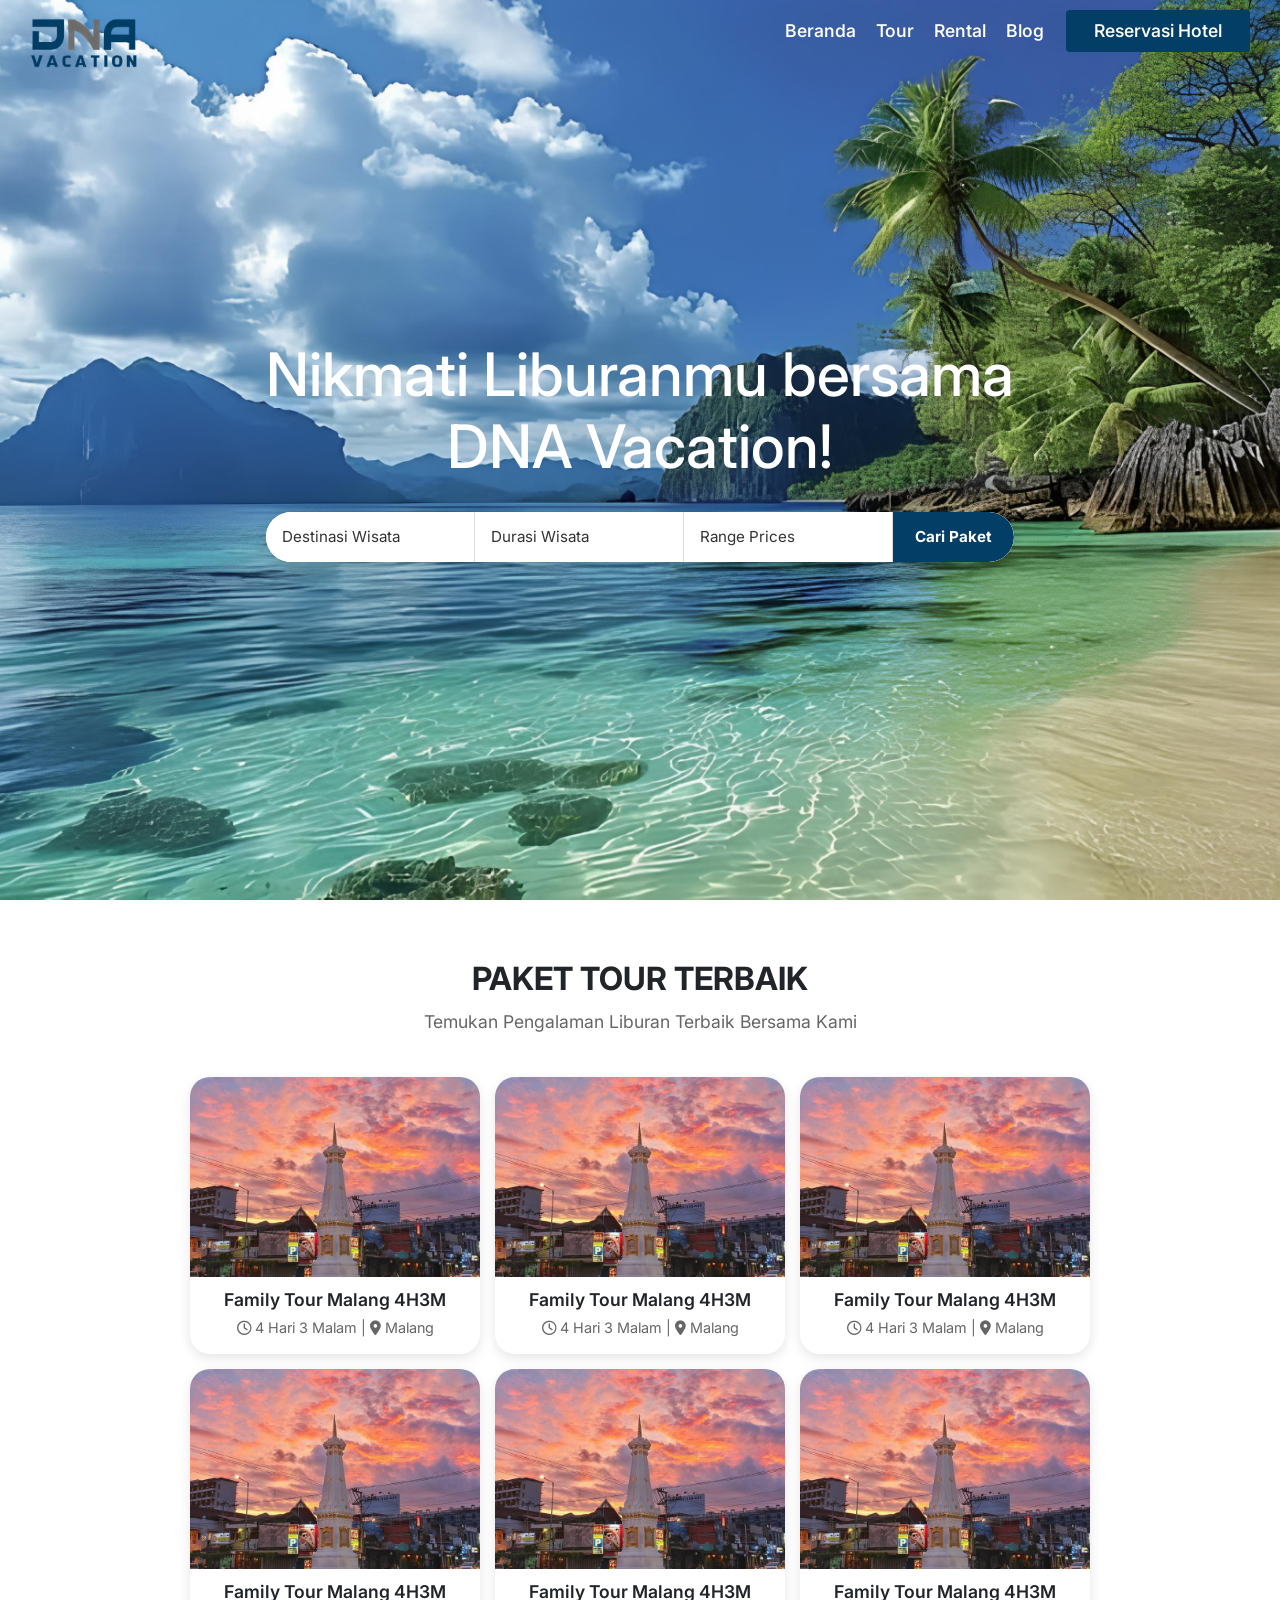
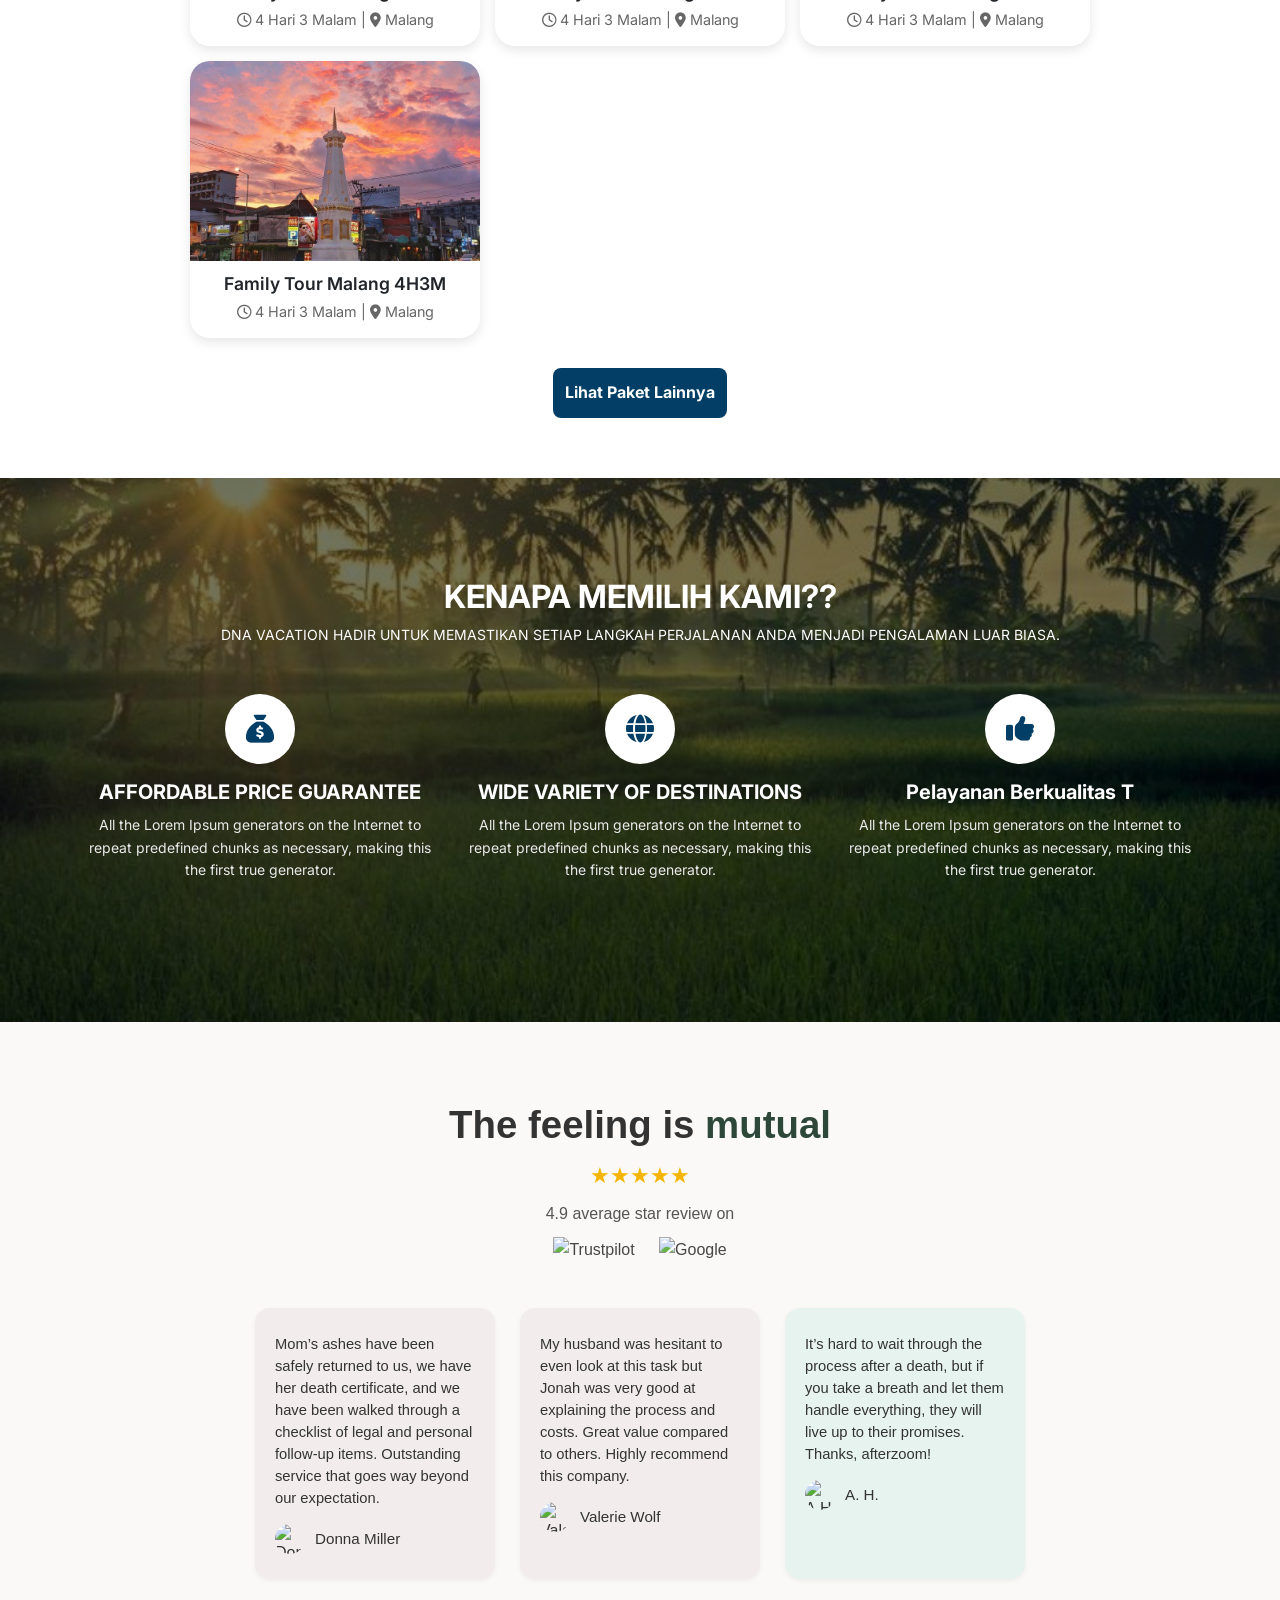
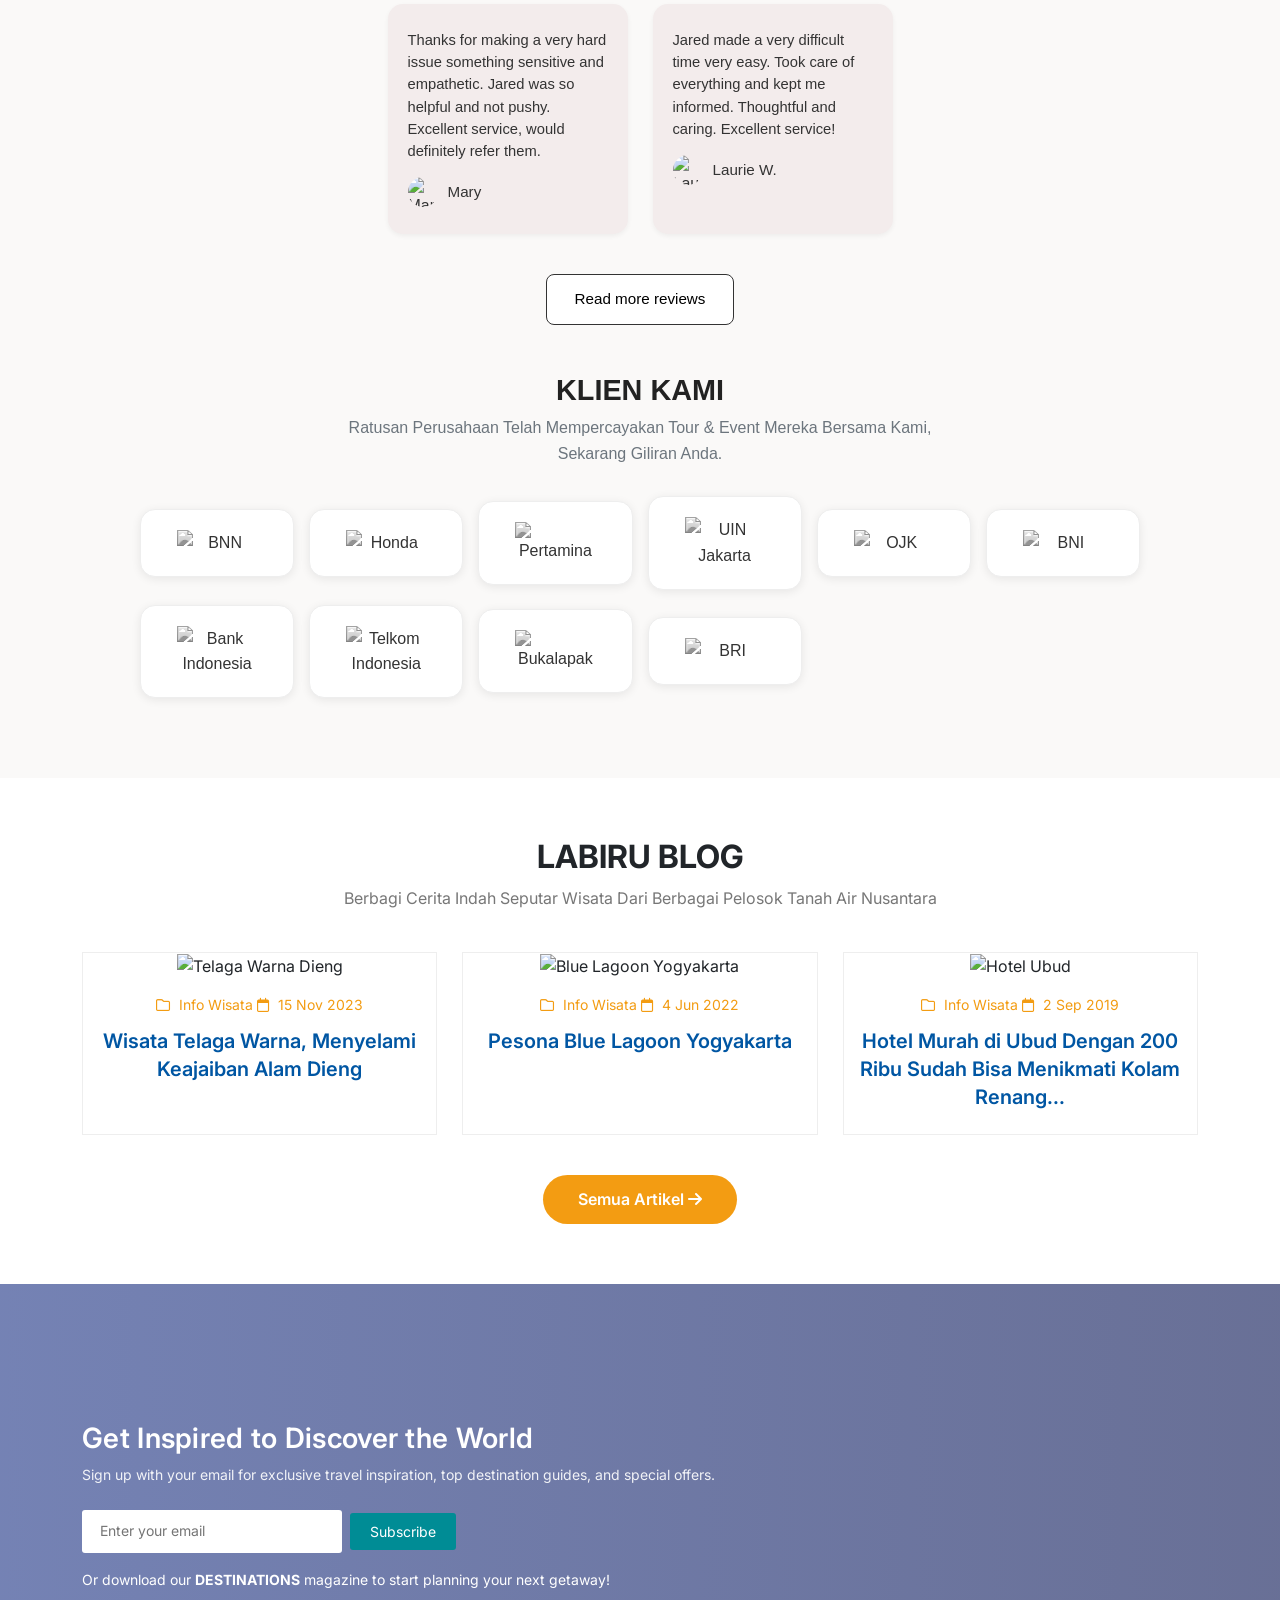
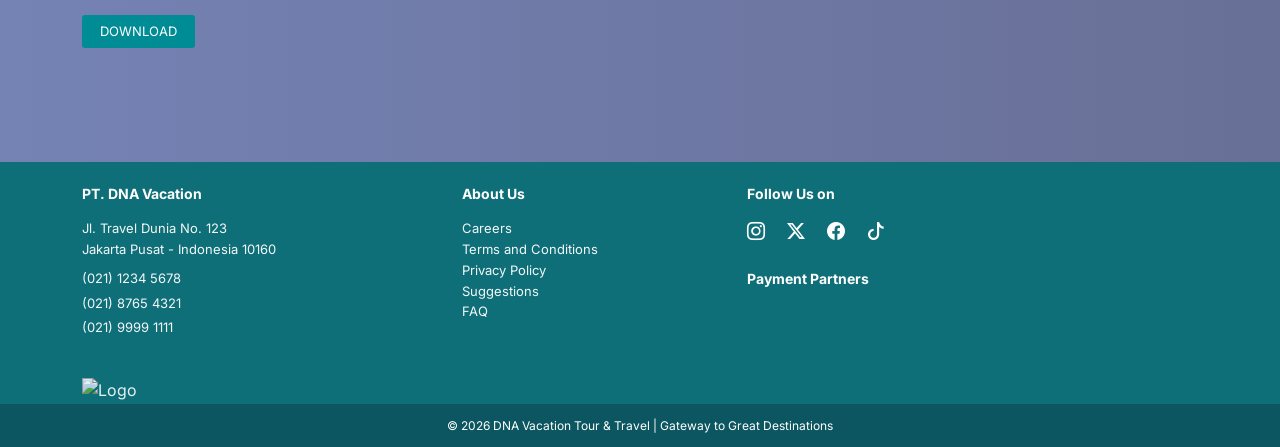
==== index.html @ 20a16d92 "first commit" ====
<!DOCTYPE html>
<html lang="id">
<head>
  <meta charset="UTF-8">
  <meta name="viewport" content="width=device-width, initial-scale=1.0">
  <title>DNA Vacation</title>
  <link href="https://cdn.jsdelivr.net/npm/bootstrap@5.3.2/dist/css/bootstrap.min.css" rel="stylesheet">
  <link href="https://cdnjs.cloudflare.com/ajax/libs/font-awesome/6.5.0/css/all.min.css" rel="stylesheet">
  <link href="https://cdn.jsdelivr.net/npm/bootstrap-icons@1.11.3/font/bootstrap-icons.css" rel="stylesheet">
  <link href="https://fonts.googleapis.com/css2?family=Inter:wght@400;500;600&display=swap" rel="stylesheet">
  <link rel="stylesheet" href="style.css">
</head>
<body>
  <!-- Header -->
  <header>
    <nav class="navbar">
      <div class="logo">  <img src="assets/logoo.png" alt="Labiru Tour Logo"></div>
      <ul class="nav-links">
        <li><a href="index.html">Beranda</a></li>
        <li><a href="tour.html">Tour</a></li>
        <li><a href="rental.html">Rental</a></li>
        <li><a href="blog.html">Blog</a></li>
        <li><a href="https://wa.me/6285280825858" class="cta">Reservasi Hotel</a></li>
      </ul>
      <div class="hamburger">
        <span></span>
        <span></span>
        <span></span>
      </div>
    </nav>
  </header>

  <!-- Hero Section -->
<section class="hero">
  <div class="hero-content">
    <h1>Nikmati Liburanmu bersama <br>DNA Vacation!</h1>

    <div class="search-bar">
      <select>
        <option disabled selected hidden>Destinasi Wisata</option>
        <option>Jawa Barat</option>
        <option>Europe</option>
        <option>America</option>
      </select>
      <select>
        <option disabled selected hidden>Durasi Wisata</option>
        <option>3H2M</option>
        <option>Indonesia</option>
        <option>Japan</option>
      </select>
      <select>
        <option disabled selected hidden>Range Prices</option>
        <option>Budget</option>
        <option>&lt; 500</option>
        <option>500 - 1000</option>
        <option>&gt; 1000</option>
      </select>
      <button class="find-btn">Cari Paket</button>
    </div>
  </div>
</section>


<section class="paket-section">
  <h2 class="paket-title">PAKET TOUR TERBAIK</h2>
  <p class="paket-subtitle">Temukan Pengalaman Liburan Terbaik Bersama Kami</p>
  <div class="paket-grid">
    <!-- 10 Paket -->
    <div class="paket-card">
      <img src="assets/yogya.jpg" alt="Family Tour Malang">
      <h3>Family Tour Malang 4H3M</h3>
      <p><i class="fa-regular fa-clock"></i> 4 Hari 3 Malam | <i class="fa-solid fa-location-dot"></i> Malang</p>
    </div>
    <div class="paket-card">
      <img src="assets/yogya.jpg" alt="Family Tour Malang">
      <h3>Family Tour Malang 4H3M</h3>
      <p><i class="fa-regular fa-clock"></i> 4 Hari 3 Malam | <i class="fa-solid fa-location-dot"></i> Malang</p>
    </div>
    <div class="paket-card">
      <img src="assets/yogya.jpg" alt="Family Tour Malang">
      <h3>Family Tour Malang 4H3M</h3>
      <p><i class="fa-regular fa-clock"></i> 4 Hari 3 Malam | <i class="fa-solid fa-location-dot"></i> Malang</p>
    </div>
    <div class="paket-card">
      <img src="assets/yogya.jpg" alt="Family Tour Malang">
      <h3>Family Tour Malang 4H3M</h3>
      <p><i class="fa-regular fa-clock"></i> 4 Hari 3 Malam | <i class="fa-solid fa-location-dot"></i> Malang</p>
    </div>
    <div class="paket-card">
      <img src="assets/yogya.jpg" alt="Family Tour Malang">
      <h3>Family Tour Malang 4H3M</h3>
      <p><i class="fa-regular fa-clock"></i> 4 Hari 3 Malam | <i class="fa-solid fa-location-dot"></i> Malang</p>
    </div>
    <div class="paket-card">
      <img src="assets/yogya.jpg" alt="Family Tour Malang">
      <h3>Family Tour Malang 4H3M</h3>
      <p><i class="fa-regular fa-clock"></i> 4 Hari 3 Malam | <i class="fa-solid fa-location-dot"></i> Malang</p>
    </div>
    <div class="paket-card">
      <img src="assets/yogya.jpg" alt="Family Tour Malang">
      <h3>Family Tour Malang 4H3M</h3>
      <p><i class="fa-regular fa-clock"></i> 4 Hari 3 Malam | <i class="fa-solid fa-location-dot"></i> Malang</p>
    </div>

  </div>
  <div class="btnpaket-container">
    <a href="tour.html" class="btnpaket">Lihat Paket Lainnya</a>
  </div>
</section>


<!-- WHY CHOOSE US -->
<section class="why-choose-us text-center text-white">
  <div class="overlay"></div>
  <div class="container position-relative">
    <h2 class="fw-bold">KENAPA MEMILIH KAMI??</h2>
    <p class="text-uppercase small mt-2">DNA Vacation hadir untuk memastikan setiap langkah perjalanan Anda menjadi pengalaman luar biasa.</p>

    <div class="row justify-content-center mt-5">
      <div class="col-md-4 mb-4">
        <div class="feature-box">
          <div class="icon-circle mb-3">
            <i class="fa-solid fa-sack-dollar"></i>
          </div>
          <h5 class="fw-bold text-white">AFFORDABLE PRICE GUARANTEE</h5>
          <p>All the Lorem Ipsum generators on the Internet to repeat predefined chunks as necessary, making this the first true generator.</p>
        </div>
      </div>

      <div class="col-md-4 mb-4">
        <div class="feature-box">
          <div class="icon-circle mb-3">
            <i class="fa-solid fa-globe"></i>
          </div>
          <h5 class="fw-bold text-white">WIDE VARIETY OF DESTINATIONS</h5>
          <p>All the Lorem Ipsum generators on the Internet to repeat predefined chunks as necessary, making this the first true generator.</p>
        </div>
      </div>

      <div class="col-md-4 mb-4">
        <div class="feature-box">
          <div class="icon-circle mb-3">
            <i class="fa-solid fa-thumbs-up"></i>
          </div>
          <h5 class="fw-bold text-white">Pelayanan Berkualitas T</h5>
          <p>All the Lorem Ipsum generators on the Internet to repeat predefined chunks as necessary, making this the first true generator.</p>
        </div>
      </div>
    </div>
  </div>
</section>

<!-- TESTIMONIALS -->
<section class="testimonial-section">
  <div class="testimonial-header">
    <h2>The feeling is <span>mutual</span></h2>
    <div class="stars">★★★★★</div>
    <p>4.9 average star review on</p>
    <div class="review-platforms">
      <img src="https://upload.wikimedia.org/wikipedia/commons/6/69/Trustpilot_logo.png" alt="Trustpilot">
      <img src="https://upload.wikimedia.org/wikipedia/commons/2/2f/Google_2015_logo.svg" alt="Google">
    </div>
  </div>

  <div class="testimonial-grid">
    <div class="testimonial-card">
      <p>Mom’s ashes have been safely returned to us, we have her death certificate, and we have been walked through a checklist of legal and personal follow-up items. Outstanding service that goes way beyond our expectation.</p>
      <div class="author">
        <img src="https://randomuser.me/api/portraits/women/68.jpg" alt="Donna">
        <h4>Donna Miller</h4>
      </div>
    </div>

    <div class="testimonial-card">
      <p>My husband was hesitant to even look at this task but Jonah was very good at explaining the process and costs. Great value compared to others. Highly recommend this company.</p>
      <div class="author">
        <img src="https://randomuser.me/api/portraits/women/65.jpg" alt="Valerie">
        <h4>Valerie Wolf</h4>
      </div>
    </div>

    <div class="testimonial-card light-green">
      <p>It’s hard to wait through the process after a death, but if you take a breath and let them handle everything, they will live up to their promises. Thanks, afterzoom!</p>
      <div class="author">
        <img src="https://randomuser.me/api/portraits/men/32.jpg" alt="A.H">
        <h4>A. H.</h4>
      </div>
    </div>

    <div class="testimonial-card">
      <p>Thanks for making a very hard issue something sensitive and empathetic. Jared was so helpful and not pushy. Excellent service, would definitely refer them.</p>
      <div class="author">
        <img src="https://randomuser.me/api/portraits/women/43.jpg" alt="Mary">
        <h4>Mary</h4>
      </div>
    </div>

    <div class="testimonial-card">
      <p>Jared made a very difficult time very easy. Took care of everything and kept me informed. Thoughtful and caring. Excellent service!</p>
      <div class="author">
        <img src="https://randomuser.me/api/portraits/women/25.jpg" alt="Laurie">
        <h4>Laurie W.</h4>
      </div>
    </div>
  </div>

  <button class="more-btn">Read more reviews</button>
    <div class="clients-section mt-5">
      <h2 class="fw-bold text-uppercase mb-2">Klien Kami</h2>
      <p class="text-secondary mb-4">
        Ratusan Perusahaan Telah Mempercayakan Tour & Event Mereka Bersama Kami,<br>
        Sekarang Giliran Anda.
      </p>
      <div class="clients-grid">
        <div class="client-logo"><img src="assets/bnn.png" alt="BNN"></div>
        <div class="client-logo"><img src="assets/honda.png" alt="Honda"></div>
        <div class="client-logo"><img src="assets/pertamina.png" alt="Pertamina"></div>
        <div class="client-logo"><img src="assets/uii.png" alt="UIN Jakarta"></div>
        <div class="client-logo"><img src="assets/ojk.png" alt="OJK"></div>
        <div class="client-logo"><img src="assets/bni.png" alt="BNI"></div>
        <div class="client-logo"><img src="assets/bi.png" alt="Bank Indonesia"></div>
        <div class="client-logo"><img src="assets/telkom.png" alt="Telkom Indonesia"></div>
        <div class="client-logo"><img src="assets/bukalapak.png" alt="Bukalapak"></div>
        <div class="client-logo"><img src="assets/bri.png" alt="BRI"></div>
      </div>
    </div>
  </div>
</section>

<section class="blog-section text-center">
  <div class="container">
    <h2 class="fw-bold">LABIRU BLOG</h2>
    <p class="subtitle">Berbagi Cerita Indah Seputar Wisata Dari Berbagai Pelosok Tanah Air Nusantara</p>

    <div class="blog-grid">
      <div class="blog-card">
        <img src="https://www.labirutour.com/wp-content/uploads/2023/11/dieng.jpg" alt="Telaga Warna Dieng">
        <div class="blog-content">
          <p class="meta">
            <i class="fa-regular fa-folder"></i> Info Wisata
            <i class="fa-regular fa-calendar"></i> 15 Nov 2023
          </p>
          <h5 class="blog-title">Wisata Telaga Warna, Menyelami Keajaiban Alam Dieng</h5>
        </div>
      </div>

      <div class="blog-card">
        <img src="https://www.labirutour.com/wp-content/uploads/2022/06/blue-lagoon.jpg" alt="Blue Lagoon Yogyakarta">
        <div class="blog-content">
          <p class="meta">
            <i class="fa-regular fa-folder"></i> Info Wisata
            <i class="fa-regular fa-calendar"></i> 4 Jun 2022
          </p>
          <h5 class="blog-title">Pesona Blue Lagoon Yogyakarta</h5>
        </div>
      </div>

      <div class="blog-card">
        <img src="https://www.labirutour.com/wp-content/uploads/2019/09/hotel-ubud.jpg" alt="Hotel Ubud">
        <div class="blog-content">
          <p class="meta">
            <i class="fa-regular fa-folder"></i> Info Wisata
            <i class="fa-regular fa-calendar"></i> 2 Sep 2019
          </p>
          <h5 class="blog-title">Hotel Murah di Ubud Dengan 200 Ribu Sudah Bisa Menikmati Kolam Renang...</h5>
        </div>
      </div>
    </div>

    <div class="btn-container">
      <a href="#" class="btn-orange">Semua Artikel <i class="fa-solid fa-arrow-right"></i></a>
    </div>
  </div>
</section>

<footer>

  <!-- ================= NEWSLETTER SECTION ================= -->
  <section class="newsletter-section text-white">
    <div class="container py-5">

      <h2 class="fw-semibold mb-2">
        Get Inspired to Discover the World
      </h2>

      <p class="newsletter-sub mb-4">
        Sign up with your email for exclusive travel inspiration, top destination guides, and special offers.
      </p>

      <form class="newsletter-form d-flex flex-wrap align-items-center mb-3">
        <input type="email" placeholder="Enter your email">
        <button type="submit" class="btn btn-subscribe ms-2">
          Subscribe
        </button>
      </form>

      <p class="small mt-3">
        Or download our <strong>DESTINATIONS</strong> magazine to start planning your next getaway!
      </p>

      <button class="btn btn-download mt-2">
        DOWNLOAD
      </button>

    </div>
  </section>



  <!-- ================= MAIN FOOTER ================= -->
  <section class="main-footer text-white">
    <div class="container">
      <div class="row gy-4">

        <!-- Company Info -->
        <div class="col-md-4">
          <h6 class="fw-bold">PT. DNA Vacation</h6>
          <p class="small mb-2">
            Jl. Travel Dunia No. 123<br>
            Jakarta Pusat - Indonesia 10160
          </p>

          <p class="small mb-1">(021) 1234 5678</p>
          <p class="small mb-1">(021) 8765 4321</p>
          <p class="small">(021) 9999 1111</p>

          <img src="logo.png" alt="Logo" class="footer-logo mt-4">
        </div>

        <!-- About -->
        <div class="col-md-3">
          <h6 class="fw-bold">About Us</h6>
          <ul class="list-unstyled small footer-links">
            <li><a href="#">Careers</a></li>
            <li><a href="#">Terms and Conditions</a></li>
            <li><a href="#">Privacy Policy</a></li>
            <li><a href="#">Suggestions</a></li>
            <li><a href="#">FAQ</a></li>
          </ul>
        </div>

        <!-- Social & Payment -->
        <div class="col-md-5">
          <h6 class="fw-bold">Follow Us on</h6>

          <div class="social-icons mb-4">
            <a href="#"><i class="bi bi-instagram"></i></a>
            <a href="#"><i class="bi bi-twitter-x"></i></a>
            <a href="#"><i class="bi bi-facebook"></i></a>
            <a href="#"><i class="bi bi-tiktok"></i></a>
          </div>

          <h6 class="fw-bold">Payment Partners</h6>
          <div class="payment-icons">
          </div>
          
        </div>

      </div>
    </div>

    <!-- Bottom -->
    <div class="footer-bottom text-center">
      © 2026 DNA Vacation Tour & Travel | Gateway to Great Destinations
    </div>
  </section>

</footer>
  <script src="script.js"></script>
</body>
</html>
---- style.css ----
/* Reset */
* {
  margin: 0;
  padding: 0;
  box-sizing: border-box;
}

body {
  font-family: Inter, sans-serif;
  line-height: 1.6;
}

/* Navbar */
/* Navbar default */

.navbar {
  display: flex;
  justify-content: space-between;
  align-items: center; /* ✅ bikin logo dan menu rata tengah */
  padding: 10px;
  position: fixed;
  top: 0;
  width: 100%;
  background: transparent;
  z-index: 1000;
  transition: background 0.3s ease;
}

.nav-links a {
  color: #fff;
  text-decoration: none;
  font-weight: 500;
  font-size: 1.3rem;
  transition: color 0.3s ease; /* transisi halus */
}

/* Saat discroll */
.navbar.scrolled {
  background: rgba(0, 0, 0, 0.4); /* transparan gelap */
  backdrop-filter: blur(10px);     /* efek blur */
  -webkit-backdrop-filter: blur(10px);
}

.logo {
  font-size: 22px;
  font-weight: bold;
  color: #fff;
  margin-left: 20px;
  margin-top: 8px;
}
.logo img {
  height: 50px; /* atur tinggi */
  width: auto;  /* biar proporsional */
}
.nav-links {
  display: flex;
  list-style: none;
  gap: 20px;
  align-items: center; /* ✅ pastikan semua item sejajar */
}

.nav-links a {
  color: #fff;
  text-decoration: none;
  font-weight: 500;
  font-size: 1.1rem;
  line-height: 1;       /* ✅ biar sejajar */
  padding: 8px 0;       /* samakan tinggi dengan CTA */
  display: flex;
  align-items: center;
}

.nav-links a:hover {
  color: #023e65; /* berubah jadi oranye */
}
.nav-links li a {
  color: #fff;
  text-decoration: none;
  font-weight: 550;
  font-size: 1.1rem;
  line-height: 1;
  display: flex;
  align-items: center;
  padding: 8px 0;  /* semua link sama tinggi */
}

/* Tombol CTA khusus */
.nav-links li a.cta {
  background: #023e65;
  padding: 12px 28px;       /* ✅ bikin lebih besar */
  border-radius: 4px;
  font-size: 1.1rem;        /* ✅ lebih besar dari menu biasa */
  font-weight: 550;
  margin-right: 20px;
  margin-left: 2px;        /* ✅ beri jarak dari "Blog" */
  display: inline-flex;
  align-items: center;
  justify-content: center;
  height: auto;          /* biar fleksibel mengikuti padding */
  text-align: center;
}

.nav-links li a.cta:hover {
  background: #035a94;
  transform: scale(1.05);
}

.cta {
  background: #023e65;
  border-radius: 8px;
  font-size: 1.1rem;      /* ✅ teks lebih besar */
  color: #fff !important;
  transition: background 0.3s ease, transform 0.2s ease;
  display: flex;          /* pastikan teks tetap center */
  align-items: center;    /* vertikal center */
  justify-content: center;
}

.cta:hover {
  background: #035a94;   /* warna lebih terang */
  transform: scale(1.05); /* sedikit membesar saat hover */
}


/* Hamburger */
.hamburger {
  display: none;
  flex-direction: column;
  cursor: pointer;
  gap: 5px;
}

.hamburger span {
  width: 25px;
  height: 3px;
  background: #fff;
  border-radius: 2px;
}

/* Hero */
.hero {
  position: relative;
  height: 100vh;
  background: url('assets/background.jpg') no-repeat center center;
  background-size: cover;
  background-attachment: fixed;
  display: flex;
  justify-content: center;
  align-items: center;
  color: #fff;
  text-align: center;
  padding: 0 20px;
  z-index: 0; /* biar lebih rendah dari navbar */
}

/* pastikan teks hero tetap kelihatan */
.hero > * {
  position: relative;
  z-index: 2;
}

.hero h1 {
  font-size: 60px;
  margin-bottom: 15px;
}

/* Responsive */
@media (max-width: 768px) {
  .nav-links {
    position: fixed;
    top: 0;
    right: -50%; /* sembunyikan di luar layar */
    height: 100vh;
    width: 50%; /* hanya setengah layar */
    background: rgba(0,0,0,0.95);
    flex-direction: column;
    justify-content: center;
    align-items: center;
    gap: 30px;
    transition: right 0.3s ease-in-out;
    z-index: 999;
  }

  .nav-links.show {
    right: 0; /* geser masuk ke layar */
  }

  .nav-links a {
    font-size: 18px;
    color: #fff;
  }


  .hamburger {
    display: flex;
    z-index: 1000; /* biar tetap di atas */
  }
}

.search-bar {
  margin-top: 30px; /* jarak dari judul */
  display: flex;
  justify-content: center;
  align-items: center;
  background: #fff;
  border-radius: 40px;
  overflow: hidden;
  box-shadow: 0 4px 12px rgba(0,0,0,0.15);
  max-width: 800px;   /* lebih kecil */
  margin-left: auto;
  margin-right: auto;
  height: 50px;       /* fix tinggi biar ramping */
}

.search-bar select {
  border: none;
  padding: 0 16px;
  font-size: 0.95rem;
  color: #333;
  background: #fff;
  cursor: pointer;
  outline: none;
  flex: 1;
  appearance: none;
  height: 100%;       /* ikut tinggi container */
}

.search-bar select:not(:last-child) {
  border-right: 1px solid #ddd;
}

.find-btn {
  background: #023e65;       /* oranye */
  border: none;
  padding: 0 22px;
  font-size: 0.95rem;
  font-weight: bold;
  color: #fff;
  cursor: pointer;
  transition: 0.3s ease;
  height: 100%;              /* sama tinggi dengan select */
  border-radius: 0 40px 40px 0;
}

.find-btn:hover {
  background: #035a94;
}

.paket-section {
  text-align: center;
  padding: 60px 40px;
  background: #fff;
  flex-direction: column;
  align-items: center; 
}

.paket-title {
  font-size: 2rem;
  font-weight: 700;
  margin-bottom: 10px;
}

.paket-subtitle {
  font-size: 1.1rem;
  color: #666;
  margin-bottom: 40px;
}

.paket-grid {
  display: grid;
  grid-template-columns: repeat(3, 1fr);
  gap: 15px; /* ubah angka ini kalau mau lebih rapat atau renggang */
  justify-content: center;
  align-items: start;
  margin: 0 auto;
  padding: 0;
  max-width: 900px;
}

.paket-card {
  background: white;
  border-radius: 20px;
  box-shadow: 0 4px 12px rgba(0,0,0,0.1);
  overflow: hidden;
  transition: transform 0.3s ease, box-shadow 0.3s ease;
  margin: 0; /* pastikan tidak ada margin tambahan */
}

.paket-card:hover {
  transform: translateY(-6px);
  box-shadow: 0 8px 16px rgba(0,0,0,0.15);
}

.paket-card img {
  width: 100%;
  height: 200px;
  object-fit: cover;
}

.paket-card h3 {
  font-size: 1.1rem;
  font-weight: 600;
  margin: 12px 0 6px;
}

.paket-card p {
  color: #666;
  font-size: 0.9rem;
  margin-bottom: 15px;
}

@media (max-width: 1024px) {
  .paket-grid {
    grid-template-columns: repeat(2, 1fr);
  }
}

@media (max-width: 768px) {
  .paket-grid {
    grid-template-columns: repeat(1, 1fr);
  }
}

@media (max-width: 480px) {
  .paket-grid {
    grid-template-columns: 1fr;
  }
}
.btnpaket-container {
  display: flex;
  justify-content: center;   /* ✅ posisikan tombol di tengah horizontal */
  align-items: center;
  width: 100%;               /* ✅ selebar area section */
  margin-top: 30px;
}

.btnpaket {
  padding: 12px;
  font-size: 16px;
  font-weight: bold;
  color: white;
  background: #023e65;
  border: none;
  border-radius: 8px;
  cursor: pointer;
  text-decoration: none;
  transition: all 0.3s ease;
}

.btnpaket:hover {
  background: #035a94;
  transform: scale(1.05);
  box-shadow: 0px 4px 15px rgba(0,0,0,0.2);
}

/* WHY CHOOSE US */
.why-choose-us {
  position: relative;
  background: url('assets/whychooseus.jpg') center center/cover no-repeat;
  padding: 100px 0;
}

.why-choose-us .overlay {
  position: absolute;
  top: 0;
  left: 0;
  width: 100%;
  height: 100%;
  background: rgba(0,0,0,0.55);
  z-index: 1;
}

.why-choose-us .container {
  position: relative;
  z-index: 2;
}

.icon-circle {
  background: white;
  color: #023e65;
  width: 70px;
  height: 70px;
  border-radius: 50%;
  display: flex;
  justify-content: center;
  align-items: center;
  margin: 0 auto;
  font-size: 28px;
}

.feature-box p {
  color: #eaeaea;
  font-size: 14px;
  margin-top: 10px;
}

/* TESTIMONIALS */
.testimonials {
  background: #f9f9f9;
  padding: 90px 0;
}

.testimonial-box {
  background: white;
  padding: 30px 20px;
  border-radius: 10px;
  box-shadow: 0px 6px 15px rgba(0,0,0,0.08);
  height: 100%;
}

.quote-icon {
  font-size: 30px;
  color: #023e65;
  margin-bottom: 15px;
}

.testimonial-box p {
  font-size: 14px;
  color: #555;
  margin-bottom: 20px;
}

.customer-name {
  color: #023e65;
  font-weight: bold;
  text-transform: uppercase;
  font-size: 13px;
}
/* Bagian Client */
.clients {
  text-align: center;
  margin-top: 60px;
}

.clients .section-title {
  font-size: 1.5rem; /* lebih kecil dari sebelumnya */
  font-weight: 700;
  color: #222;
  margin-bottom: 10px;
}

.clients .section-subtitle {
  font-size: 0.9rem;
  color: #444;
  max-width: 700px;
  margin: 0 auto 40px;
  line-height: 1.5;
}

/* Grid logo rata tengah */
.clients .client-grid {
  display: grid;
  grid-template-columns: repeat(auto-fit, minmax(120px, 1fr));
  gap: 25px;
  justify-content: center;
  align-items: center;
  max-width: 900px; /* membatasi lebar total grid agar logo di tengah */
  margin: 0 auto;
}

/* Kartu logo */
.client-logo {
  background: #fff;
  border: 1px solid #eee;
  border-radius: 16px;
  padding: 20px;
  box-shadow: 0px 4px 8px rgba(0,0,0,0.05);
  transition: all 0.3s ease;
}

.client-logo img {
  width: 100%;
  height: 60px;
  object-fit: contain;
  filter: grayscale(100%);
  transition: all 0.3s ease;
}

.client-logo:hover {
  transform: translateY(-5px);
  box-shadow: 0px 8px 15px rgba(0,0,0,0.1);
}

.client-logo:hover img {
  filter: grayscale(0%);
}

/* Responsif */
@media (max-width: 768px) {
  .clients .client-grid {
    grid-template-columns: repeat(3, 1fr);
  }
}

@media (max-width: 480px) {
  .clients .client-grid {
    grid-template-columns: repeat(2, 1fr);
  }
}
.blog-section {
  background-color: #fff;
}
.blog-card img {
  width: 100%;
  height: 220px;
  object-fit: cover;
  transition: transform 0.4s ease;
}
.blog-card:hover img {
  transform: scale(1.05);
}
.blog-card {
  transition: box-shadow 0.3s ease;
}
.blog-card:hover {
  box-shadow: 0px 6px 18px rgba(0,0,0,0.1);
}

.clients-section h2 {
  font-size: 1.8rem;
  color: #222;
}

.clients-section p {
  font-size: 1rem;
  color: #666;
  line-height: 1.6;
}

.clients-grid {
  display: grid;
  grid-template-columns: repeat(6, 1fr); /* 6 grid per baris */
  gap: 15px; /* jarak antar grid */
  justify-content: center; /* pusatkan seluruh grid */
  align-items: center; /* pusatkan secara vertikal */
  margin-top: 30px;
  max-width: 1000px; /* agar tidak melebar terlalu jauh */
  margin-left: auto;
  margin-right: auto;
}
@media (max-width: 992px) {
  .clients-grid {
    grid-template-columns: repeat(4, 1fr);
  }
}

@media (max-width: 600px) {
  .clients-grid {
    grid-template-columns: repeat(2, 1fr);
  }
}


.client-logo {
  background: #fff;
  border-radius: 15px;
  padding: 20px;
  box-shadow: 0 2px 10px rgba(0, 0, 0, 0.08);
  transition: all 0.2s ease;
  display: flex;
  justify-content: center;
  align-items: center;
}

.client-logo:hover {
  transform: scale(1.05);
  box-shadow: 0 4px 15px rgba(0, 0, 0, 0.15);
}

.client-logo img {
  width: 80px;
  height: auto;
  object-fit: contain;
}

.blog-section {
  background-color: #fff;
  padding: 60px 20px;
}

.blog-section h2 {
  font-weight: 700;
  margin-bottom: 10px;
}

.blog-section .subtitle {
  color: #777;
  margin-bottom: 40px;
}

.blog-grid {
  display: grid;
  grid-template-columns: repeat(3, 1fr);
  gap: 25px;
  justify-content: center;
  align-items: stretch;
}

.blog-card {
  background-color: #fff;
  border: 1px solid #eee;
  transition: 0.3s ease;
}

.blog-card img {
  width: 100%;
  height: 220px;
  object-fit: cover;
}

.blog-card:hover {
  transform: translateY(-5px);
  box-shadow: 0 8px 20px rgba(0,0,0,0.1);
}

.blog-content {
  padding: 15px;
}

.blog-content .meta {
  color: #f39c12;
  font-size: 14px;
  margin-bottom: 10px;
}

.blog-content .meta i {
  margin-right: 5px;
}

.blog-title {
  font-weight: 600;
  color: #0056a3;
  line-height: 1.4;
}

.btn-container {
  margin-top: 40px;
}

.btn-orange {
  display: inline-block;
  background-color: #f39c12;
  color: #fff;
  padding: 12px 35px;
  border-radius: 30px;
  text-decoration: none;
  font-weight: 600;
  transition: background 0.3s;
}

.btn-orange:hover {
  background-color: #d98207;
}

/* Responsif */
@media (max-width: 992px) {
  .blog-grid {
    grid-template-columns: repeat(2, 1fr);
  }
}

@media (max-width: 600px) {
  .blog-grid {
    grid-template-columns: 1fr;
  }
}
.testimonial-section {
  text-align: center;
  padding: 80px 10%;
  background-color: #faf9f8;
  font-family: "Poppins", sans-serif;
  color: #333;
}

/* === Header === */
.testimonial-header h2 {
  font-size: 2.4rem;
  font-weight: 600;
  color: #333;
  margin-bottom: 10px;
}

.testimonial-header span {
  color: #2d4739;
  font-weight: 700;
}

.stars {
  font-size: 1.4rem;
  color: #f4b400;
  margin: 8px 0;
}

.testimonial-header p {
  font-size: 1rem;
  color: #555;
  margin: 5px 0;
}

.review-platforms img {
  height: 22px;
  margin: 5px 10px;
  opacity: 0.9;
}

/* === Grid === */
.testimonial-grid {
  display: flex;
  flex-wrap: wrap;
  justify-content: center;
  gap: 25px;
  margin-top: 40px;
}

.testimonial-card {
  background: #f3ecec;
  border-radius: 15px;
  padding: 25px 20px;
  width: 240px;
  min-height: 230px;
  text-align: left;
  box-shadow: 0 2px 5px rgba(0,0,0,0.05);
  transition: transform 0.3s ease, box-shadow 0.3s ease;
}

.testimonial-card:hover {
  transform: translateY(-5px);
  box-shadow: 0 4px 15px rgba(0,0,0,0.1);
}

.testimonial-card.light-green {
  background-color: #e7f3ef;
}

/* === Text inside cards === */
.testimonial-card p {
  font-size: 0.92rem;
  color: #333;
  line-height: 1.5;
  margin-bottom: 15px;
}

.author {
  display: flex;
  align-items: center;
  gap: 10px;
}

.author img {
  width: 30px;
  height: 30px;
  border-radius: 50%;
}

.author h4 {
  font-size: 0.95rem;
  font-weight: 500;
  margin: 0;
  color: #333;
}

/* === Button === */
.more-btn {
  margin-top: 40px;
  padding: 12px 28px;
  border: 1.5px solid #333;
  background: white;
  border-radius: 8px;
  font-size: 0.95rem;
  font-weight: 500;
  cursor: pointer;
  transition: all 0.3s ease;
}

.more-btn:hover {
  background-color: #333;
  color: white;
}

/* ===== Footer Section ===== */
/* ================= NEWSLETTER ================= */
.newsletter-section {
  background:
    linear-gradient(90deg, rgba(42, 63, 140, 0.65) 0%, rgba(24, 35, 94, 0.65) 100%),
    url('https://images.unsplash.com/photo-1490437339282-5c43b8d9b7d1?auto=format&fit=crop&w=1950&q=80')
    center/cover no-repeat;
  padding: 90px 0;
}

.newsletter-section h2 {
  font-size: 28px;
  letter-spacing: 0.3px;
}

.newsletter-sub {
  opacity: 0.9;
  font-size: 14px;
}

.newsletter-form input {
  width: 260px;
  padding: 10px 18px;
  border-radius: 3px;
  border: none;
  font-size: 14px;
  outline: none;
}

.btn-subscribe {
  background-color: #008c95;
  color: #fff;
  border: none;
  font-size: 14px;
  padding: 8px 20px;
  border-radius: 3px;
}

.btn-subscribe:hover {
  background-color: #006f76;
}

.btn-download {
  background-color: #008c95;
  color: #fff;
  font-size: 13px;
  padding: 7px 18px;
  border-radius: 3px;
  border: none;
}


/* ================= MAIN FOOTER ================= */
.main-footer {
  background-color: #0f6f78;
}

.footer-bottom {
  background-color: #0b5f67;
}

.main-footer h6 {
  font-size: 14px;
  margin-bottom: 15px;
}

.main-footer p,
.main-footer li {
  font-size: 13px;
  opacity: 0.95;
}

.footer-links a {
  text-decoration: none;
  color: #ffffff;
  transition: 0.3s;
}

.footer-links a:hover {
  text-decoration: underline;
  opacity: 1;
}

/* Social */
.social-icons a {
  font-size: 18px;
  margin-right: 18px;
  color: #ffffff;
  transition: 0.3s;
}

.social-icons a:hover {
  opacity: 0.7;
}

/* Payment Logos */
.payment-icons {
  display: flex;
  flex-wrap: wrap;
  gap: 10px;
}

.payment-icons img {
  background: #ffffff;
  padding: 6px 10px;
  border-radius: 4px;
  height: 38px;
  object-fit: contain;
}

/* Logo */
.footer-logo {
  width: 130px;
  opacity: 0.9;
}

/* Bottom Bar */
.footer-bottom {
  background-color: #0b5660;
  padding: 12px 0;
  font-size: 12px;
}
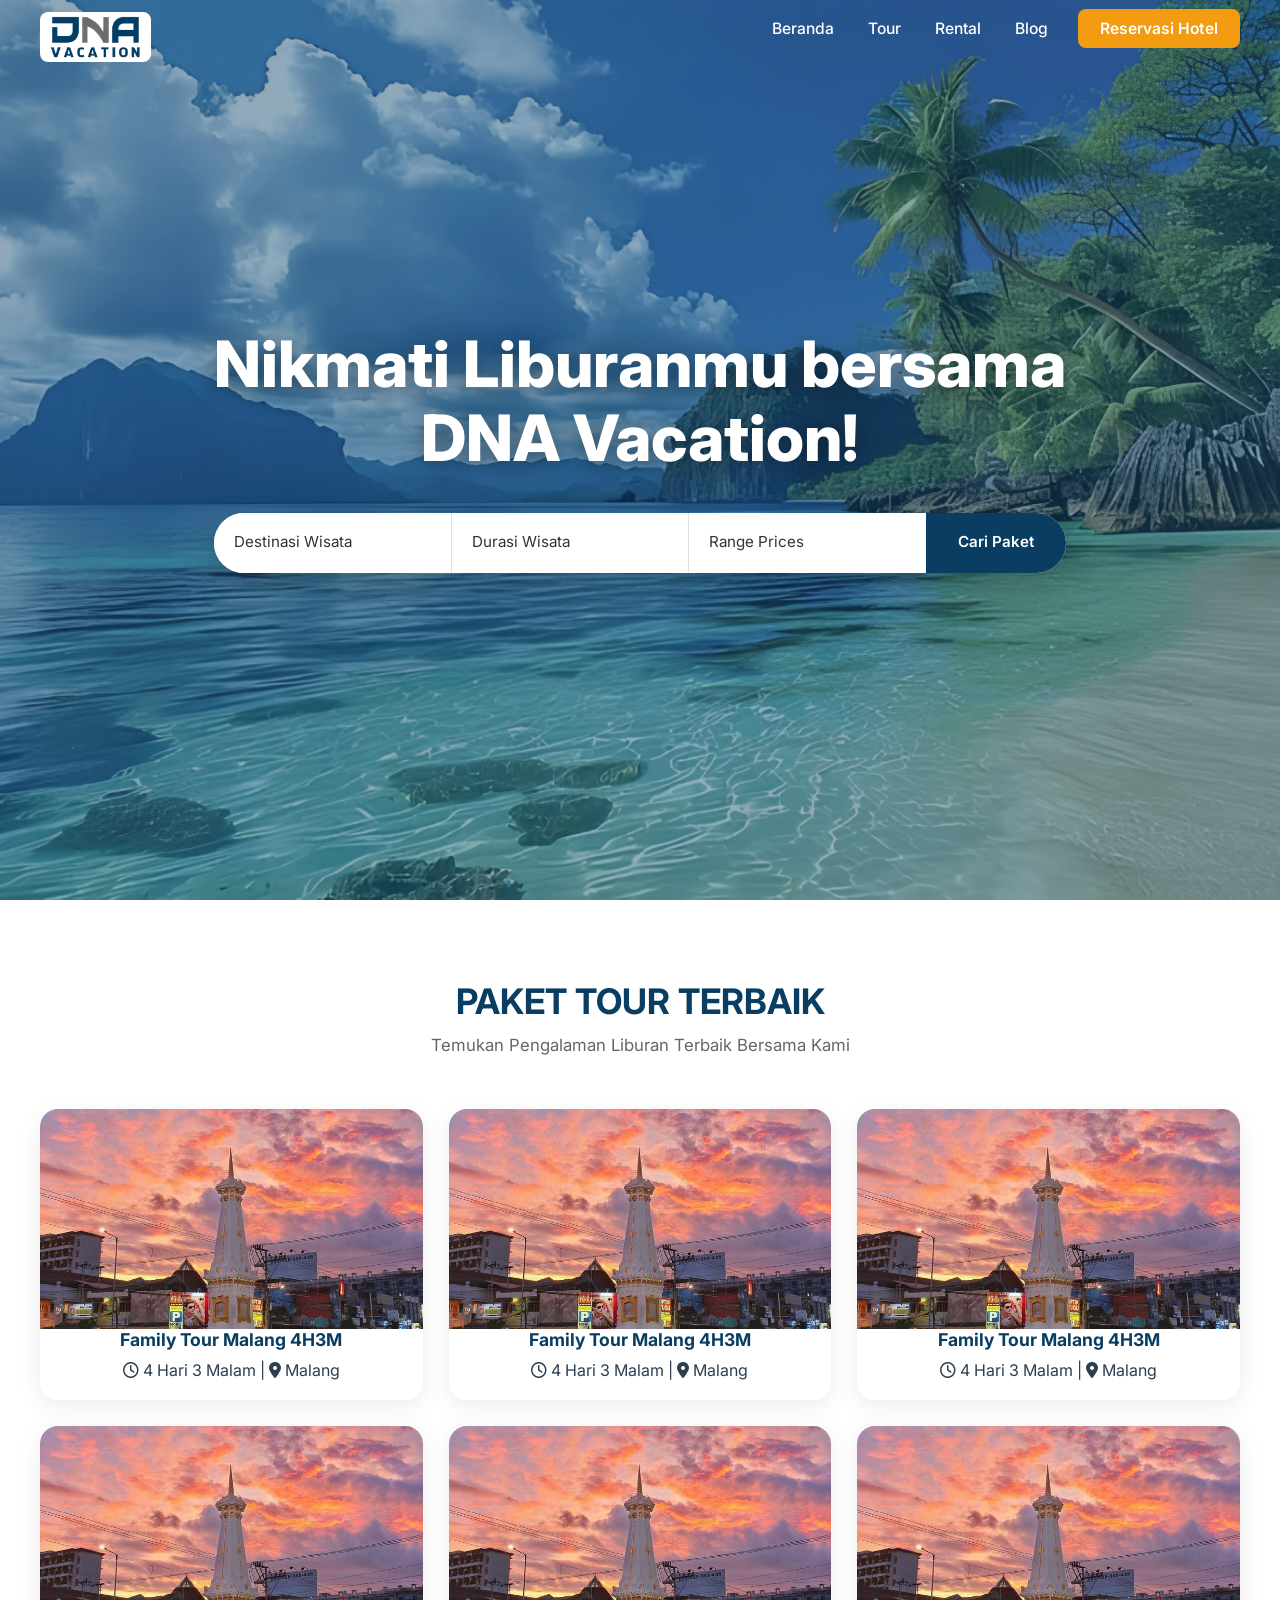
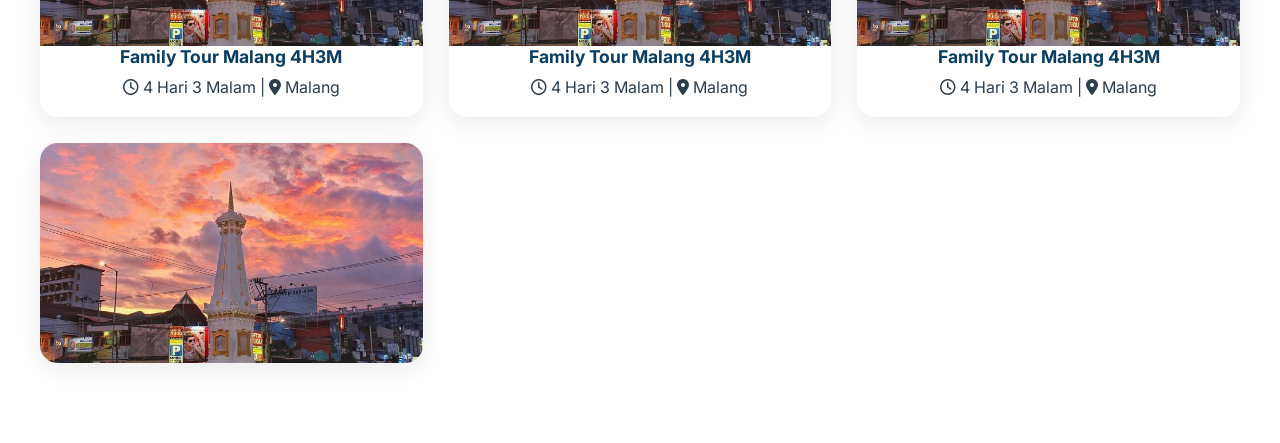
==== commit e1e20130: "feat: lengkapi website DNA Vacation (frontend + admin + DB) Membangun website travel/tour booking le" ====
--- a/index.html
+++ b/index.html
@@ -1,371 +1,142 @@
-<!DOCTYPE html>
+<!doctype html>
 <html lang="id">
-<head>
-  <meta charset="UTF-8">
-  <meta name="viewport" content="width=device-width, initial-scale=1.0">
-  <title>DNA Vacation</title>
-  <link href="https://cdn.jsdelivr.net/npm/bootstrap@5.3.2/dist/css/bootstrap.min.css" rel="stylesheet">
-  <link href="https://cdnjs.cloudflare.com/ajax/libs/font-awesome/6.5.0/css/all.min.css" rel="stylesheet">
-  <link href="https://cdn.jsdelivr.net/npm/bootstrap-icons@1.11.3/font/bootstrap-icons.css" rel="stylesheet">
-  <link href="https://fonts.googleapis.com/css2?family=Inter:wght@400;500;600&display=swap" rel="stylesheet">
-  <link rel="stylesheet" href="style.css">
-</head>
-<body>
-  <!-- Header -->
-  <header>
-    <nav class="navbar">
-      <div class="logo">  <img src="assets/logoo.png" alt="Labiru Tour Logo"></div>
-      <ul class="nav-links">
-        <li><a href="index.html">Beranda</a></li>
-        <li><a href="tour.html">Tour</a></li>
-        <li><a href="rental.html">Rental</a></li>
-        <li><a href="blog.html">Blog</a></li>
-        <li><a href="https://wa.me/6285280825858" class="cta">Reservasi Hotel</a></li>
-      </ul>
-      <div class="hamburger">
-        <span></span>
-        <span></span>
-        <span></span>
-      </div>
-    </nav>
-  </header>
+  <head>
+    <meta charset="UTF-8" />
+    <meta name="viewport" content="width=device-width, initial-scale=1.0" />
+    <title>DNA Vacation</title>
+    <link
+      href="https://cdn.jsdelivr.net/npm/bootstrap@5.3.2/dist/css/bootstrap.min.css"
+      rel="stylesheet"
+    />
+    <link
+      href="https://cdnjs.cloudflare.com/ajax/libs/font-awesome/6.5.0/css/all.min.css"
+      rel="stylesheet"
+    />
+    <link
+      href="https://cdn.jsdelivr.net/npm/bootstrap-icons@1.11.3/font/bootstrap-icons.css"
+      rel="stylesheet"
+    />
+    <link
+      href="https://fonts.googleapis.com/css2?family=Inter:wght@400;500;600&display=swap"
+      rel="stylesheet"
+    />
+    <link rel="stylesheet" href="style.css" />
+  </head>
+  <body>
+    <!-- Header -->
+    <header>
+      <nav class="navbar">
+        <div class="logo">
+          <img src="assets/logoo.png" alt="Labiru Tour Logo" />
+        </div>
+        <ul class="nav-links">
+          <li><a href="index.html">Beranda</a></li>
+          <li><a href="tour.html">Tour</a></li>
+          <li><a href="rental.html">Rental</a></li>
+          <li><a href="blog.html">Blog</a></li>
+          <li>
+            <a href="https://wa.me/6285280825858" class="cta"
+              >Reservasi Hotel</a
+            >
+          </li>
+        </ul>
+        <div class="hamburger">
+          <span></span>
+          <span></span>
+          <span></span>
+        </div>
+      </nav>
+    </header>
 
-  <!-- Hero Section -->
-<section class="hero">
-  <div class="hero-content">
-    <h1>Nikmati Liburanmu bersama <br>DNA Vacation!</h1>
+    <!-- Hero Section -->
+    <section class="hero">
+      <div class="hero-content">
+        <h1>Nikmati Liburanmu bersama <br />DNA Vacation!</h1>
 
-    <div class="search-bar">
-      <select>
-        <option disabled selected hidden>Destinasi Wisata</option>
-        <option>Jawa Barat</option>
-        <option>Europe</option>
-        <option>America</option>
-      </select>
-      <select>
-        <option disabled selected hidden>Durasi Wisata</option>
-        <option>3H2M</option>
-        <option>Indonesia</option>
-        <option>Japan</option>
-      </select>
-      <select>
-        <option disabled selected hidden>Range Prices</option>
-        <option>Budget</option>
-        <option>&lt; 500</option>
-        <option>500 - 1000</option>
-        <option>&gt; 1000</option>
-      </select>
-      <button class="find-btn">Cari Paket</button>
-    </div>
-  </div>
-</section>
-
-
-<section class="paket-section">
-  <h2 class="paket-title">PAKET TOUR TERBAIK</h2>
-  <p class="paket-subtitle">Temukan Pengalaman Liburan Terbaik Bersama Kami</p>
-  <div class="paket-grid">
-    <!-- 10 Paket -->
-    <div class="paket-card">
-      <img src="assets/yogya.jpg" alt="Family Tour Malang">
-      <h3>Family Tour Malang 4H3M</h3>
-      <p><i class="fa-regular fa-clock"></i> 4 Hari 3 Malam | <i class="fa-solid fa-location-dot"></i> Malang</p>
-    </div>
-    <div class="paket-card">
-      <img src="assets/yogya.jpg" alt="Family Tour Malang">
-      <h3>Family Tour Malang 4H3M</h3>
-      <p><i class="fa-regular fa-clock"></i> 4 Hari 3 Malam | <i class="fa-solid fa-location-dot"></i> Malang</p>
-    </div>
-    <div class="paket-card">
-      <img src="assets/yogya.jpg" alt="Family Tour Malang">
-      <h3>Family Tour Malang 4H3M</h3>
-      <p><i class="fa-regular fa-clock"></i> 4 Hari 3 Malam | <i class="fa-solid fa-location-dot"></i> Malang</p>
-    </div>
-    <div class="paket-card">
-      <img src="assets/yogya.jpg" alt="Family Tour Malang">
-      <h3>Family Tour Malang 4H3M</h3>
-      <p><i class="fa-regular fa-clock"></i> 4 Hari 3 Malam | <i class="fa-solid fa-location-dot"></i> Malang</p>
-    </div>
-    <div class="paket-card">
-      <img src="assets/yogya.jpg" alt="Family Tour Malang">
-      <h3>Family Tour Malang 4H3M</h3>
-      <p><i class="fa-regular fa-clock"></i> 4 Hari 3 Malam | <i class="fa-solid fa-location-dot"></i> Malang</p>
-    </div>
-    <div class="paket-card">
-      <img src="assets/yogya.jpg" alt="Family Tour Malang">
-      <h3>Family Tour Malang 4H3M</h3>
-      <p><i class="fa-regular fa-clock"></i> 4 Hari 3 Malam | <i class="fa-solid fa-location-dot"></i> Malang</p>
-    </div>
-    <div class="paket-card">
-      <img src="assets/yogya.jpg" alt="Family Tour Malang">
-      <h3>Family Tour Malang 4H3M</h3>
-      <p><i class="fa-regular fa-clock"></i> 4 Hari 3 Malam | <i class="fa-solid fa-location-dot"></i> Malang</p>
-    </div>
-
-  </div>
-  <div class="btnpaket-container">
-    <a href="tour.html" class="btnpaket">Lihat Paket Lainnya</a>
-  </div>
-</section>
-
-
-<!-- WHY CHOOSE US -->
-<section class="why-choose-us text-center text-white">
-  <div class="overlay"></div>
-  <div class="container position-relative">
-    <h2 class="fw-bold">KENAPA MEMILIH KAMI??</h2>
-    <p class="text-uppercase small mt-2">DNA Vacation hadir untuk memastikan setiap langkah perjalanan Anda menjadi pengalaman luar biasa.</p>
-
-    <div class="row justify-content-center mt-5">
-      <div class="col-md-4 mb-4">
-        <div class="feature-box">
-          <div class="icon-circle mb-3">
-            <i class="fa-solid fa-sack-dollar"></i>
-          </div>
-          <h5 class="fw-bold text-white">AFFORDABLE PRICE GUARANTEE</h5>
-          <p>All the Lorem Ipsum generators on the Internet to repeat predefined chunks as necessary, making this the first true generator.</p>
+        <div class="search-bar">
+          <select>
+            <option disabled selected hidden>Destinasi Wisata</option>
+            <option>Jawa Barat</option>
+            <option>Europe</option>
+            <option>America</option>
+          </select>
+          <select>
+            <option disabled selected hidden>Durasi Wisata</option>
+            <option>3H2M</option>
+            <option>Indonesia</option>
+            <option>Japan</option>
+          </select>
+          <select>
+            <option disabled selected hidden>Range Prices</option>
+            <option>Budget</option>
+            <option>&lt; 500</option>
+            <option>500 - 1000</option>
+            <option>&gt; 1000</option>
+          </select>
+          <button class="find-btn">Cari Paket</button>
         </div>
       </div>
+    </section>
 
-      <div class="col-md-4 mb-4">
-        <div class="feature-box">
-          <div class="icon-circle mb-3">
-            <i class="fa-solid fa-globe"></i>
-          </div>
-          <h5 class="fw-bold text-white">WIDE VARIETY OF DESTINATIONS</h5>
-          <p>All the Lorem Ipsum generators on the Internet to repeat predefined chunks as necessary, making this the first true generator.</p>
+    <section class="paket-section">
+      <h2 class="paket-title">PAKET TOUR TERBAIK</h2>
+      <p class="paket-subtitle">
+        Temukan Pengalaman Liburan Terbaik Bersama Kami
+      </p>
+      <div class="paket-grid">
+        <!-- 10 Paket -->
+        <div class="paket-card">
+          <img src="assets/yogya.jpg" alt="Family Tour Malang" />
+          <h3>Family Tour Malang 4H3M</h3>
+          <p>
+            <i class="fa-regular fa-clock"></i> 4 Hari 3 Malam |
+            <i class="fa-solid fa-location-dot"></i> Malang
+          </p>
+        </div>
+        <div class="paket-card">
+          <img src="assets/yogya.jpg" alt="Family Tour Malang" />
+          <h3>Family Tour Malang 4H3M</h3>
+          <p>
+            <i class="fa-regular fa-clock"></i> 4 Hari 3 Malam |
+            <i class="fa-solid fa-location-dot"></i> Malang
+          </p>
+        </div>
+        <div class="paket-card">
+          <img src="assets/yogya.jpg" alt="Family Tour Malang" />
+          <h3>Family Tour Malang 4H3M</h3>
+          <p>
+            <i class="fa-regular fa-clock"></i> 4 Hari 3 Malam |
+            <i class="fa-solid fa-location-dot"></i> Malang
+          </p>
+        </div>
+        <div class="paket-card">
+          <img src="assets/yogya.jpg" alt="Family Tour Malang" />
+          <h3>Family Tour Malang 4H3M</h3>
+          <p>
+            <i class="fa-regular fa-clock"></i> 4 Hari 3 Malam |
+            <i class="fa-solid fa-location-dot"></i> Malang
+          </p>
+        </div>
+        <div class="paket-card">
+          <img src="assets/yogya.jpg" alt="Family Tour Malang" />
+          <h3>Family Tour Malang 4H3M</h3>
+          <p>
+            <i class="fa-regular fa-clock"></i> 4 Hari 3 Malam |
+            <i class="fa-solid fa-location-dot"></i> Malang
+          </p>
+        </div>
+        <div class="paket-card">
+          <img src="assets/yogya.jpg" alt="Family Tour Malang" />
+          <h3>Family Tour Malang 4H3M</h3>
+          <p>
+            <i class="fa-regular fa-clock"></i> 4 Hari 3 Malam |
+            <i class="fa-solid fa-location-dot"></i> Malang
+          </p>
+        </div>
+        <div class="paket-card">
+          <img src="assets/yogya.jpg" alt="Family Tour Malang" />
         </div>
       </div>
-
-      <div class="col-md-4 mb-4">
-        <div class="feature-box">
-          <div class="icon-circle mb-3">
-            <i class="fa-solid fa-thumbs-up"></i>
-          </div>
-          <h5 class="fw-bold text-white">Pelayanan Berkualitas T</h5>
-          <p>All the Lorem Ipsum generators on the Internet to repeat predefined chunks as necessary, making this the first true generator.</p>
-        </div>
-      </div>
-    </div>
-  </div>
-</section>
-
-<!-- TESTIMONIALS -->
-<section class="testimonial-section">
-  <div class="testimonial-header">
-    <h2>The feeling is <span>mutual</span></h2>
-    <div class="stars">★★★★★</div>
-    <p>4.9 average star review on</p>
-    <div class="review-platforms">
-      <img src="https://upload.wikimedia.org/wikipedia/commons/6/69/Trustpilot_logo.png" alt="Trustpilot">
-      <img src="https://upload.wikimedia.org/wikipedia/commons/2/2f/Google_2015_logo.svg" alt="Google">
-    </div>
-  </div>
-
-  <div class="testimonial-grid">
-    <div class="testimonial-card">
-      <p>Mom’s ashes have been safely returned to us, we have her death certificate, and we have been walked through a checklist of legal and personal follow-up items. Outstanding service that goes way beyond our expectation.</p>
-      <div class="author">
-        <img src="https://randomuser.me/api/portraits/women/68.jpg" alt="Donna">
-        <h4>Donna Miller</h4>
-      </div>
-    </div>
-
-    <div class="testimonial-card">
-      <p>My husband was hesitant to even look at this task but Jonah was very good at explaining the process and costs. Great value compared to others. Highly recommend this company.</p>
-      <div class="author">
-        <img src="https://randomuser.me/api/portraits/women/65.jpg" alt="Valerie">
-        <h4>Valerie Wolf</h4>
-      </div>
-    </div>
-
-    <div class="testimonial-card light-green">
-      <p>It’s hard to wait through the process after a death, but if you take a breath and let them handle everything, they will live up to their promises. Thanks, afterzoom!</p>
-      <div class="author">
-        <img src="https://randomuser.me/api/portraits/men/32.jpg" alt="A.H">
-        <h4>A. H.</h4>
-      </div>
-    </div>
-
-    <div class="testimonial-card">
-      <p>Thanks for making a very hard issue something sensitive and empathetic. Jared was so helpful and not pushy. Excellent service, would definitely refer them.</p>
-      <div class="author">
-        <img src="https://randomuser.me/api/portraits/women/43.jpg" alt="Mary">
-        <h4>Mary</h4>
-      </div>
-    </div>
-
-    <div class="testimonial-card">
-      <p>Jared made a very difficult time very easy. Took care of everything and kept me informed. Thoughtful and caring. Excellent service!</p>
-      <div class="author">
-        <img src="https://randomuser.me/api/portraits/women/25.jpg" alt="Laurie">
-        <h4>Laurie W.</h4>
-      </div>
-    </div>
-  </div>
-
-  <button class="more-btn">Read more reviews</button>
-    <div class="clients-section mt-5">
-      <h2 class="fw-bold text-uppercase mb-2">Klien Kami</h2>
-      <p class="text-secondary mb-4">
-        Ratusan Perusahaan Telah Mempercayakan Tour & Event Mereka Bersama Kami,<br>
-        Sekarang Giliran Anda.
-      </p>
-      <div class="clients-grid">
-        <div class="client-logo"><img src="assets/bnn.png" alt="BNN"></div>
-        <div class="client-logo"><img src="assets/honda.png" alt="Honda"></div>
-        <div class="client-logo"><img src="assets/pertamina.png" alt="Pertamina"></div>
-        <div class="client-logo"><img src="assets/uii.png" alt="UIN Jakarta"></div>
-        <div class="client-logo"><img src="assets/ojk.png" alt="OJK"></div>
-        <div class="client-logo"><img src="assets/bni.png" alt="BNI"></div>
-        <div class="client-logo"><img src="assets/bi.png" alt="Bank Indonesia"></div>
-        <div class="client-logo"><img src="assets/telkom.png" alt="Telkom Indonesia"></div>
-        <div class="client-logo"><img src="assets/bukalapak.png" alt="Bukalapak"></div>
-        <div class="client-logo"><img src="assets/bri.png" alt="BRI"></div>
-      </div>
-    </div>
-  </div>
-</section>
-
-<section class="blog-section text-center">
-  <div class="container">
-    <h2 class="fw-bold">LABIRU BLOG</h2>
-    <p class="subtitle">Berbagi Cerita Indah Seputar Wisata Dari Berbagai Pelosok Tanah Air Nusantara</p>
-
-    <div class="blog-grid">
-      <div class="blog-card">
-        <img src="https://www.labirutour.com/wp-content/uploads/2023/11/dieng.jpg" alt="Telaga Warna Dieng">
-        <div class="blog-content">
-          <p class="meta">
-            <i class="fa-regular fa-folder"></i> Info Wisata
-            <i class="fa-regular fa-calendar"></i> 15 Nov 2023
-          </p>
-          <h5 class="blog-title">Wisata Telaga Warna, Menyelami Keajaiban Alam Dieng</h5>
-        </div>
-      </div>
-
-      <div class="blog-card">
-        <img src="https://www.labirutour.com/wp-content/uploads/2022/06/blue-lagoon.jpg" alt="Blue Lagoon Yogyakarta">
-        <div class="blog-content">
-          <p class="meta">
-            <i class="fa-regular fa-folder"></i> Info Wisata
-            <i class="fa-regular fa-calendar"></i> 4 Jun 2022
-          </p>
-          <h5 class="blog-title">Pesona Blue Lagoon Yogyakarta</h5>
-        </div>
-      </div>
-
-      <div class="blog-card">
-        <img src="https://www.labirutour.com/wp-content/uploads/2019/09/hotel-ubud.jpg" alt="Hotel Ubud">
-        <div class="blog-content">
-          <p class="meta">
-            <i class="fa-regular fa-folder"></i> Info Wisata
-            <i class="fa-regular fa-calendar"></i> 2 Sep 2019
-          </p>
-          <h5 class="blog-title">Hotel Murah di Ubud Dengan 200 Ribu Sudah Bisa Menikmati Kolam Renang...</h5>
-        </div>
-      </div>
-    </div>
-
-    <div class="btn-container">
-      <a href="#" class="btn-orange">Semua Artikel <i class="fa-solid fa-arrow-right"></i></a>
-    </div>
-  </div>
-</section>
-
-<footer>
-
-  <!-- ================= NEWSLETTER SECTION ================= -->
-  <section class="newsletter-section text-white">
-    <div class="container py-5">
-
-      <h2 class="fw-semibold mb-2">
-        Get Inspired to Discover the World
-      </h2>
-
-      <p class="newsletter-sub mb-4">
-        Sign up with your email for exclusive travel inspiration, top destination guides, and special offers.
-      </p>
-
-      <form class="newsletter-form d-flex flex-wrap align-items-center mb-3">
-        <input type="email" placeholder="Enter your email">
-        <button type="submit" class="btn btn-subscribe ms-2">
-          Subscribe
-        </button>
-      </form>
-
-      <p class="small mt-3">
-        Or download our <strong>DESTINATIONS</strong> magazine to start planning your next getaway!
-      </p>
-
-      <button class="btn btn-download mt-2">
-        DOWNLOAD
-      </button>
-
-    </div>
-  </section>
-
-
-
-  <!-- ================= MAIN FOOTER ================= -->
-  <section class="main-footer text-white">
-    <div class="container">
-      <div class="row gy-4">
-
-        <!-- Company Info -->
-        <div class="col-md-4">
-          <h6 class="fw-bold">PT. DNA Vacation</h6>
-          <p class="small mb-2">
-            Jl. Travel Dunia No. 123<br>
-            Jakarta Pusat - Indonesia 10160
-          </p>
-
-          <p class="small mb-1">(021) 1234 5678</p>
-          <p class="small mb-1">(021) 8765 4321</p>
-          <p class="small">(021) 9999 1111</p>
-
-          <img src="logo.png" alt="Logo" class="footer-logo mt-4">
-        </div>
-
-        <!-- About -->
-        <div class="col-md-3">
-          <h6 class="fw-bold">About Us</h6>
-          <ul class="list-unstyled small footer-links">
-            <li><a href="#">Careers</a></li>
-            <li><a href="#">Terms and Conditions</a></li>
-            <li><a href="#">Privacy Policy</a></li>
-            <li><a href="#">Suggestions</a></li>
-            <li><a href="#">FAQ</a></li>
-          </ul>
-        </div>
-
-        <!-- Social & Payment -->
-        <div class="col-md-5">
-          <h6 class="fw-bold">Follow Us on</h6>
-
-          <div class="social-icons mb-4">
-            <a href="#"><i class="bi bi-instagram"></i></a>
-            <a href="#"><i class="bi bi-twitter-x"></i></a>
-            <a href="#"><i class="bi bi-facebook"></i></a>
-            <a href="#"><i class="bi bi-tiktok"></i></a>
-          </div>
-
-          <h6 class="fw-bold">Payment Partners</h6>
-          <div class="payment-icons">
-          </div>
-          
-        </div>
-
-      </div>
-    </div>
-
-    <!-- Bottom -->
-    <div class="footer-bottom text-center">
-      © 2026 DNA Vacation Tour & Travel | Gateway to Great Destinations
-    </div>
-  </section>
-
-</footer>
-  <script src="script.js"></script>
-</body>
+    </section>
+  </body>
 </html>
--- a/style.css
+++ b/style.css
@@ -1,901 +1,375 @@
-/* Reset */
-* {
-  margin: 0;
-  padding: 0;
-  box-sizing: border-box;
-}
-
-body {
-  font-family: Inter, sans-serif;
-  line-height: 1.6;
-}
-
-/* Navbar */
-/* Navbar default */
-
+/* =====================================================
+   DNA VACATION — Global Styles
+   Brand colors: #0a3d62 (deep ocean), #1e6091 (sky), #f39c12 (sunset)
+   ===================================================== */
+* { margin: 0; padding: 0; box-sizing: border-box; }
+body { font-family: 'Inter', sans-serif; line-height: 1.6; color: #2c3e50; background: #fff; }
+
+a { text-decoration: none; }
+img { max-width: 100%; display: block; }
+
+/* ========== Navbar ========== */
 .navbar {
-  display: flex;
-  justify-content: space-between;
-  align-items: center; /* ✅ bikin logo dan menu rata tengah */
-  padding: 10px;
-  position: fixed;
-  top: 0;
-  width: 100%;
-  background: transparent;
-  z-index: 1000;
-  transition: background 0.3s ease;
-}
-
-.nav-links a {
-  color: #fff;
-  text-decoration: none;
-  font-weight: 500;
-  font-size: 1.3rem;
-  transition: color 0.3s ease; /* transisi halus */
-}
-
-/* Saat discroll */
+    display: flex; justify-content: space-between; align-items: center;
+    padding: 12px 40px;
+    position: fixed; top: 0; left: 0; width: 100%;
+    background: transparent; z-index: 1000;
+    transition: all 0.35s ease;
+}
 .navbar.scrolled {
-  background: rgba(0, 0, 0, 0.4); /* transparan gelap */
-  backdrop-filter: blur(10px);     /* efek blur */
-  -webkit-backdrop-filter: blur(10px);
-}
-
-.logo {
-  font-size: 22px;
-  font-weight: bold;
-  color: #fff;
-  margin-left: 20px;
-  margin-top: 8px;
-}
-.logo img {
-  height: 50px; /* atur tinggi */
-  width: auto;  /* biar proporsional */
-}
-.nav-links {
-  display: flex;
-  list-style: none;
-  gap: 20px;
-  align-items: center; /* ✅ pastikan semua item sejajar */
-}
-
-.nav-links a {
-  color: #fff;
-  text-decoration: none;
-  font-weight: 500;
-  font-size: 1.1rem;
-  line-height: 1;       /* ✅ biar sejajar */
-  padding: 8px 0;       /* samakan tinggi dengan CTA */
-  display: flex;
-  align-items: center;
-}
-
-.nav-links a:hover {
-  color: #023e65; /* berubah jadi oranye */
-}
+    background: rgba(10, 61, 98, 0.92);
+    backdrop-filter: blur(14px);
+    -webkit-backdrop-filter: blur(14px);
+    box-shadow: 0 4px 20px rgba(0,0,0,0.15);
+    padding: 8px 40px;
+}
+.logo a { display: inline-block; }
+.logo img { height: 50px; width: auto; background: #fff; padding: 4px 10px; border-radius: 8px; }
+
+.nav-links { display: flex; list-style: none; gap: 6px; align-items: center; }
 .nav-links li a {
-  color: #fff;
-  text-decoration: none;
-  font-weight: 550;
-  font-size: 1.1rem;
-  line-height: 1;
-  display: flex;
-  align-items: center;
-  padding: 8px 0;  /* semua link sama tinggi */
-}
-
-/* Tombol CTA khusus */
+    color: #fff; font-weight: 500; font-size: 0.98rem;
+    padding: 10px 14px; border-radius: 8px;
+    transition: all 0.3s ease;
+}
+.nav-links li a:hover { background: rgba(255,255,255,0.15); }
+.nav-links li a.active { background: rgba(255,255,255,0.2); }
 .nav-links li a.cta {
-  background: #023e65;
-  padding: 12px 28px;       /* ✅ bikin lebih besar */
-  border-radius: 4px;
-  font-size: 1.1rem;        /* ✅ lebih besar dari menu biasa */
-  font-weight: 550;
-  margin-right: 20px;
-  margin-left: 2px;        /* ✅ beri jarak dari "Blog" */
-  display: inline-flex;
-  align-items: center;
-  justify-content: center;
-  height: auto;          /* biar fleksibel mengikuti padding */
-  text-align: center;
-}
-
-.nav-links li a.cta:hover {
-  background: #035a94;
-  transform: scale(1.05);
-}
-
-.cta {
-  background: #023e65;
-  border-radius: 8px;
-  font-size: 1.1rem;      /* ✅ teks lebih besar */
-  color: #fff !important;
-  transition: background 0.3s ease, transform 0.2s ease;
-  display: flex;          /* pastikan teks tetap center */
-  align-items: center;    /* vertikal center */
-  justify-content: center;
-}
-
-.cta:hover {
-  background: #035a94;   /* warna lebih terang */
-  transform: scale(1.05); /* sedikit membesar saat hover */
-}
-
-
-/* Hamburger */
-.hamburger {
-  display: none;
-  flex-direction: column;
-  cursor: pointer;
-  gap: 5px;
-}
-
-.hamburger span {
-  width: 25px;
-  height: 3px;
-  background: #fff;
-  border-radius: 2px;
-}
-
-/* Hero */
+    background: #f39c12; color: #fff; padding: 10px 22px; font-weight: 600;
+    margin-left: 10px;
+}
+.nav-links li a.cta:hover { background: #e67e22; transform: translateY(-2px); }
+
+.hamburger { display: none; flex-direction: column; cursor: pointer; gap: 5px; }
+.hamburger span { width: 26px; height: 3px; background: #fff; border-radius: 3px; }
+
+/* ========== Hero ========== */
 .hero {
-  position: relative;
-  height: 100vh;
-  background: url('assets/background.jpg') no-repeat center center;
-  background-size: cover;
-  background-attachment: fixed;
-  display: flex;
-  justify-content: center;
-  align-items: center;
-  color: #fff;
-  text-align: center;
-  padding: 0 20px;
-  z-index: 0; /* biar lebih rendah dari navbar */
-}
-
-/* pastikan teks hero tetap kelihatan */
-.hero > * {
-  position: relative;
-  z-index: 2;
-}
-
+    position: relative; height: 100vh; min-height: 600px;
+    background: linear-gradient(135deg, rgba(10,61,98,0.45), rgba(30,96,145,0.45)), url('assets/background.jpg') center/cover no-repeat;
+    display: flex; justify-content: center; align-items: center;
+    color: #fff; text-align: center; padding: 0 20px;
+}
+.hero-content { max-width: 1000px; }
 .hero h1 {
-  font-size: 60px;
-  margin-bottom: 15px;
-}
-
-/* Responsive */
+    font-size: clamp(2rem, 5vw, 4rem);
+    font-weight: 800; line-height: 1.15;
+    text-shadow: 0 4px 24px rgba(0,0,0,0.4);
+    margin-bottom: 18px;
+}
+.hero p.lead { font-size: 1.15rem; opacity: 0.95; margin-bottom: 32px; }
+.hero-cta { display: flex; gap: 14px; justify-content: center; flex-wrap: wrap; margin-top: 14px; }
+.btn-primary-dna {
+    background: #f39c12; color: #fff; border: none;
+    padding: 14px 30px; border-radius: 50px;
+    font-weight: 600; font-size: 1rem;
+    transition: all 0.3s ease;
+}
+.btn-primary-dna:hover { background: #e67e22; transform: translateY(-3px); box-shadow: 0 8px 20px rgba(243,156,18,0.45); color: #fff; }
+.btn-outline-dna {
+    background: rgba(255,255,255,0.15); color: #fff;
+    border: 2px solid #fff; padding: 12px 28px; border-radius: 50px;
+    font-weight: 600; transition: all 0.3s ease;
+}
+.btn-outline-dna:hover { background: #fff; color: #0a3d62; }
+
+/* Hero search bar */
+.search-bar {
+    margin-top: 38px;
+    display: flex; align-items: center;
+    background: #fff; border-radius: 50px;
+    overflow: hidden; box-shadow: 0 12px 35px rgba(0,0,0,0.2);
+    max-width: 900px; margin-left: auto; margin-right: auto;
+    height: 60px;
+}
+.search-bar select, .search-bar input {
+    border: none; padding: 0 20px; font-size: 0.95rem; color: #333;
+    background: #fff; cursor: pointer; outline: none; flex: 1;
+    appearance: none; height: 100%;
+    -webkit-appearance: none;
+}
+.search-bar select:not(:last-of-type), .search-bar input:not(:last-of-type) { border-right: 1px solid #e0e0e0; }
+.find-btn {
+    background: #0a3d62; border: none; padding: 0 32px;
+    font-size: 0.95rem; font-weight: 600; color: #fff;
+    cursor: pointer; height: 100%; transition: 0.3s ease;
+}
+.find-btn:hover { background: #1e6091; }
+
+/* ========== Section dasar ========== */
+section { padding: 80px 0; }
+.section-title { text-align: center; margin-bottom: 48px; }
+.section-title h2 { font-size: 2.4rem; font-weight: 700; color: #0a3d62; margin-bottom: 12px; }
+.section-title p { color: #666; font-size: 1.05rem; max-width: 600px; margin: 0 auto; }
+
+/* ========== Card paket tour (homepage) ========== */
+.paket-section { background: #fff; padding: 80px 20px; text-align: center; }
+.paket-title { font-size: 2.2rem; font-weight: 700; color: #0a3d62; margin-bottom: 10px; }
+.paket-subtitle { font-size: 1.05rem; color: #666; margin-bottom: 50px; }
+.paket-grid {
+    display: grid; grid-template-columns: repeat(3, 1fr);
+    gap: 26px; max-width: 1200px; margin: 0 auto;
+}
+.paket-card {
+    background: #fff; border-radius: 18px; overflow: hidden;
+    box-shadow: 0 6px 24px rgba(0,0,0,0.08);
+    transition: all 0.35s ease; text-decoration: none; color: inherit;
+    display: flex; flex-direction: column;
+    position: relative;
+}
+.paket-card:hover { transform: translateY(-8px); box-shadow: 0 18px 40px rgba(0,0,0,0.15); }
+.paket-card img { width: 100%; height: 220px; object-fit: cover; }
+.paket-card .body { padding: 20px; text-align: left; }
+.paket-card h3 { font-size: 1.1rem; font-weight: 700; margin-bottom: 8px; color: #0a3d62; }
+.paket-card .meta { color: #666; font-size: 0.9rem; margin-bottom: 10px; }
+.paket-card .meta i { color: #f39c12; margin-right: 4px; }
+.paket-card .price {
+    color: #f39c12; font-weight: 700; font-size: 1.05rem;
+    margin-top: 8px;
+}
+.paket-card .price small { color: #999; font-weight: 400; font-size: 0.78rem; }
+.badge-card {
+    position: absolute; top: 14px; left: 14px;
+    background: #f39c12; color: #fff;
+    padding: 5px 12px; border-radius: 30px;
+    font-size: 0.72rem; font-weight: 700; text-transform: uppercase;
+    letter-spacing: 0.5px;
+}
+.badge-card.promo { background: #e74c3c; }
+
+@media (max-width: 992px) { .paket-grid { grid-template-columns: repeat(2, 1fr); } }
+@media (max-width: 600px) { .paket-grid { grid-template-columns: 1fr; } }
+
+.btnpaket-container { display: flex; justify-content: center; margin-top: 40px; }
+.btnpaket {
+    padding: 14px 32px; font-size: 1rem; font-weight: 600;
+    color: #fff; background: #0a3d62; border-radius: 50px;
+    text-decoration: none; transition: all 0.3s ease;
+}
+.btnpaket:hover { background: #1e6091; transform: translateY(-3px); box-shadow: 0 8px 20px rgba(10,61,98,0.3); color: #fff; }
+
+/* ========== Why Choose Us ========== */
+.why-choose-us {
+    position: relative; padding: 100px 0;
+    background: linear-gradient(135deg, #0a3d62 0%, #1e6091 100%);
+    color: #fff;
+}
+.why-choose-us h2 { font-weight: 700; color: #fff; margin-bottom: 12px; }
+.why-choose-us .lead { opacity: 0.9; margin-bottom: 50px; }
+.feature-box { text-align: center; padding: 20px; }
+.icon-circle {
+    background: rgba(255,255,255,0.15); color: #fff;
+    width: 90px; height: 90px; border-radius: 50%;
+    display: flex; justify-content: center; align-items: center;
+    margin: 0 auto 20px; font-size: 36px;
+    border: 2px solid rgba(255,255,255,0.3);
+    transition: all 0.3s ease;
+}
+.feature-box:hover .icon-circle { background: #f39c12; border-color: #f39c12; transform: scale(1.1); }
+.feature-box h5 { font-weight: 700; margin-bottom: 12px; }
+.feature-box p { opacity: 0.9; font-size: 0.95rem; }
+
+/* ========== Category Section ========== */
+.category-section { padding: 80px 20px; background: #f8f9fb; }
+.category-grid {
+    display: grid; grid-template-columns: repeat(4, 1fr);
+    gap: 20px; max-width: 1200px; margin: 40px auto 0;
+}
+.category-card {
+    background: #fff; padding: 35px 20px; border-radius: 16px;
+    text-align: center; text-decoration: none; color: inherit;
+    box-shadow: 0 4px 18px rgba(0,0,0,0.06);
+    transition: all 0.3s ease;
+}
+.category-card:hover { transform: translateY(-8px); box-shadow: 0 18px 40px rgba(0,0,0,0.12); color: inherit; }
+.category-card i {
+    font-size: 48px; color: #0a3d62; margin-bottom: 18px;
+    background: #e9f1f8; width: 90px; height: 90px;
+    border-radius: 50%; display: inline-flex;
+    align-items: center; justify-content: center;
+}
+.category-card h4 { color: #0a3d62; font-weight: 700; font-size: 1.15rem; margin-bottom: 8px; }
+.category-card p { color: #666; font-size: 0.9rem; }
+@media (max-width: 992px) { .category-grid { grid-template-columns: repeat(2, 1fr); } }
+@media (max-width: 480px) { .category-grid { grid-template-columns: 1fr; } }
+
+/* ========== Testimonial ========== */
+.testimonial-section { background: #faf9f8; padding: 80px 20px; text-align: center; }
+.testimonial-header h2 { font-size: 2.2rem; font-weight: 700; color: #0a3d62; margin-bottom: 10px; }
+.stars { font-size: 1.5rem; color: #f4b400; margin: 10px 0; }
+.testimonial-grid {
+    display: grid; grid-template-columns: repeat(auto-fit, minmax(260px, 1fr));
+    gap: 22px; max-width: 1200px; margin: 40px auto 0;
+}
+.testimonial-card {
+    background: #fff; border-radius: 16px; padding: 28px 24px;
+    text-align: left; box-shadow: 0 4px 16px rgba(0,0,0,0.06);
+    transition: all 0.3s ease;
+}
+.testimonial-card:hover { transform: translateY(-5px); box-shadow: 0 12px 30px rgba(0,0,0,0.12); }
+.testimonial-card .quote { color: #f39c12; font-size: 1.6rem; margin-bottom: 10px; }
+.testimonial-card p { font-size: 0.95rem; color: #444; line-height: 1.65; margin-bottom: 18px; }
+.testimonial-card .author { display: flex; align-items: center; gap: 12px; }
+.testimonial-card .author .avatar {
+    width: 44px; height: 44px; border-radius: 50%;
+    background: #0a3d62; color: #fff;
+    display: flex; align-items: center; justify-content: center;
+    font-weight: 700;
+}
+.testimonial-card .author h4 { font-size: 1rem; font-weight: 600; margin: 0; color: #0a3d62; }
+.testimonial-card .author .rating { color: #f4b400; font-size: 0.85rem; }
+
+/* ========== Blog Section ========== */
+.blog-section { padding: 80px 20px; background: #fff; text-align: center; }
+.blog-grid {
+    display: grid; grid-template-columns: repeat(3, 1fr);
+    gap: 26px; max-width: 1200px; margin: 40px auto 0;
+}
+.blog-card {
+    background: #fff; border-radius: 16px; overflow: hidden;
+    box-shadow: 0 4px 16px rgba(0,0,0,0.06);
+    transition: all 0.3s ease; text-align: left;
+    text-decoration: none; color: inherit;
+    display: flex; flex-direction: column;
+}
+.blog-card:hover { transform: translateY(-8px); box-shadow: 0 18px 40px rgba(0,0,0,0.12); color: inherit; }
+.blog-card img { width: 100%; height: 200px; object-fit: cover; }
+.blog-content { padding: 22px; }
+.blog-content .meta { color: #f39c12; font-size: 0.82rem; margin-bottom: 10px; text-transform: uppercase; font-weight: 600; }
+.blog-content .meta i { margin-right: 5px; }
+.blog-content h5 { color: #0a3d62; font-weight: 700; line-height: 1.4; font-size: 1.1rem; margin-bottom: 10px; }
+.blog-content p { color: #666; font-size: 0.92rem; }
+@media (max-width: 992px) { .blog-grid { grid-template-columns: repeat(2, 1fr); } }
+@media (max-width: 600px) { .blog-grid { grid-template-columns: 1fr; } }
+
+/* ========== Footer ========== */
+.main-footer {
+    background: linear-gradient(135deg, #0a3d62 0%, #082c47 100%);
+    color: #fff; padding: 70px 0 0;
+}
+.main-footer h6 { font-size: 0.95rem; margin-bottom: 18px; letter-spacing: 1px; text-transform: uppercase; }
+.main-footer p, .main-footer li { font-size: 0.9rem; opacity: 0.92; }
+.footer-links { list-style: none; padding: 0; }
+.footer-links li { margin-bottom: 8px; }
+.footer-links a { color: #fff; opacity: 0.85; text-decoration: none; transition: 0.3s; }
+.footer-links a:hover { color: #f39c12; opacity: 1; padding-left: 6px; }
+.social-icons a {
+    font-size: 18px; margin-right: 12px; color: #fff;
+    width: 40px; height: 40px;
+    border-radius: 50%; background: rgba(255,255,255,0.1);
+    display: inline-flex; align-items: center; justify-content: center;
+    transition: 0.3s;
+}
+.social-icons a:hover { background: #f39c12; transform: translateY(-3px); }
+.footer-bottom {
+    background: rgba(0,0,0,0.2);
+    padding: 18px 0; font-size: 0.85rem;
+    margin-top: 40px;
+}
+
+/* ========== Floating WhatsApp ========== */
+.float-wa {
+    position: fixed; bottom: 25px; right: 25px;
+    width: 60px; height: 60px; border-radius: 50%;
+    background: #25d366; color: #fff;
+    display: flex; align-items: center; justify-content: center;
+    font-size: 30px; z-index: 999;
+    box-shadow: 0 8px 20px rgba(37,211,102,0.5);
+    transition: all 0.3s ease;
+    animation: pulseWA 2s infinite;
+}
+.float-wa:hover { transform: scale(1.1); color: #fff; }
+@keyframes pulseWA {
+    0% { box-shadow: 0 0 0 0 rgba(37,211,102,0.5); }
+    70% { box-shadow: 0 0 0 18px rgba(37,211,102,0); }
+    100% { box-shadow: 0 0 0 0 rgba(37,211,102,0); }
+}
+
+/* ========== Page Hero (subpage) ========== */
+.page-hero {
+    background: linear-gradient(135deg, rgba(10,61,98,0.85), rgba(30,96,145,0.85)), url('assets/background.jpg') center/cover no-repeat;
+    color: #fff; padding: 160px 20px 80px; text-align: center;
+}
+.page-hero h1 { font-size: 2.8rem; font-weight: 800; margin-bottom: 12px; }
+.page-hero .breadcrumb-trail { opacity: 0.9; }
+.page-hero .breadcrumb-trail a { color: #fff; text-decoration: none; }
+
+/* ========== Tour List ========== */
+.tour-list-section { padding: 60px 0; background: #f8f9fb; }
+.filter-bar {
+    background: #fff; padding: 25px; border-radius: 14px;
+    box-shadow: 0 4px 18px rgba(0,0,0,0.06); margin-bottom: 35px;
+}
+.filter-bar select, .filter-bar input {
+    border: 1px solid #e0e0e0; border-radius: 8px;
+    padding: 10px 14px; font-size: 0.92rem;
+}
+.tour-grid {
+    display: grid; grid-template-columns: repeat(auto-fill, minmax(280px, 1fr));
+    gap: 24px;
+}
+
+/* ========== Tour Detail ========== */
+.tour-detail-hero {
+    height: 480px; overflow: hidden; position: relative;
+}
+.tour-detail-hero img { width: 100%; height: 100%; object-fit: cover; }
+.tour-detail-info { background: #fff; padding: 40px; border-radius: 16px; box-shadow: 0 4px 18px rgba(0,0,0,0.07); margin-top: -80px; position: relative; z-index: 5; }
+.tour-detail-info h1 { color: #0a3d62; font-weight: 800; margin-bottom: 14px; }
+.tour-detail-info .meta-row { display: flex; gap: 20px; flex-wrap: wrap; color: #666; margin-bottom: 24px; }
+.tour-detail-info .meta-row span i { color: #f39c12; margin-right: 6px; }
+.tour-price-box {
+    background: linear-gradient(135deg, #0a3d62, #1e6091);
+    color: #fff; padding: 24px; border-radius: 14px; margin-bottom: 20px;
+}
+.tour-price-box .price { font-size: 2rem; font-weight: 800; }
+.tour-price-box small { opacity: 0.85; }
+.section-title-detail { color: #0a3d62; font-weight: 700; font-size: 1.4rem; margin: 30px 0 16px; padding-bottom: 10px; border-bottom: 2px solid #f0f0f0; }
+
+/* ========== Form Booking ========== */
+.booking-form { background: #fff; padding: 30px; border-radius: 14px; box-shadow: 0 4px 18px rgba(0,0,0,0.07); }
+.booking-form h3 { color: #0a3d62; font-weight: 700; margin-bottom: 22px; }
+.booking-form .form-control, .booking-form .form-select {
+    border: 1px solid #e0e0e0; border-radius: 8px; padding: 12px 14px;
+}
+.booking-form .form-control:focus, .booking-form .form-select:focus { border-color: #0a3d62; box-shadow: 0 0 0 3px rgba(10,61,98,0.1); }
+.booking-form label { font-weight: 600; color: #0a3d62; margin-bottom: 6px; }
+.btn-book {
+    background: #f39c12; color: #fff; border: none;
+    padding: 14px 28px; border-radius: 50px; font-weight: 700;
+    width: 100%; transition: 0.3s;
+}
+.btn-book:hover { background: #e67e22; color: #fff; }
+.btn-wa {
+    background: #25d366; color: #fff; border: none;
+    padding: 14px 28px; border-radius: 50px; font-weight: 700;
+    width: 100%; margin-top: 10px; transition: 0.3s;
+}
+.btn-wa:hover { background: #1ebe5c; color: #fff; }
+
+/* ========== Alerts ========== */
+.alert-success-dna {
+    background: #d4edda; border-left: 4px solid #28a745;
+    color: #155724; padding: 14px 18px; border-radius: 8px; margin-bottom: 20px;
+}
+
+/* ========== Responsive ========== */
 @media (max-width: 768px) {
-  .nav-links {
-    position: fixed;
-    top: 0;
-    right: -50%; /* sembunyikan di luar layar */
-    height: 100vh;
-    width: 50%; /* hanya setengah layar */
-    background: rgba(0,0,0,0.95);
-    flex-direction: column;
-    justify-content: center;
-    align-items: center;
-    gap: 30px;
-    transition: right 0.3s ease-in-out;
-    z-index: 999;
-  }
-
-  .nav-links.show {
-    right: 0; /* geser masuk ke layar */
-  }
-
-  .nav-links a {
-    font-size: 18px;
-    color: #fff;
-  }
-
-
-  .hamburger {
-    display: flex;
-    z-index: 1000; /* biar tetap di atas */
-  }
-}
-
-.search-bar {
-  margin-top: 30px; /* jarak dari judul */
-  display: flex;
-  justify-content: center;
-  align-items: center;
-  background: #fff;
-  border-radius: 40px;
-  overflow: hidden;
-  box-shadow: 0 4px 12px rgba(0,0,0,0.15);
-  max-width: 800px;   /* lebih kecil */
-  margin-left: auto;
-  margin-right: auto;
-  height: 50px;       /* fix tinggi biar ramping */
-}
-
-.search-bar select {
-  border: none;
-  padding: 0 16px;
-  font-size: 0.95rem;
-  color: #333;
-  background: #fff;
-  cursor: pointer;
-  outline: none;
-  flex: 1;
-  appearance: none;
-  height: 100%;       /* ikut tinggi container */
-}
-
-.search-bar select:not(:last-child) {
-  border-right: 1px solid #ddd;
-}
-
-.find-btn {
-  background: #023e65;       /* oranye */
-  border: none;
-  padding: 0 22px;
-  font-size: 0.95rem;
-  font-weight: bold;
-  color: #fff;
-  cursor: pointer;
-  transition: 0.3s ease;
-  height: 100%;              /* sama tinggi dengan select */
-  border-radius: 0 40px 40px 0;
-}
-
-.find-btn:hover {
-  background: #035a94;
-}
-
-.paket-section {
-  text-align: center;
-  padding: 60px 40px;
-  background: #fff;
-  flex-direction: column;
-  align-items: center; 
-}
-
-.paket-title {
-  font-size: 2rem;
-  font-weight: 700;
-  margin-bottom: 10px;
-}
-
-.paket-subtitle {
-  font-size: 1.1rem;
-  color: #666;
-  margin-bottom: 40px;
-}
-
-.paket-grid {
-  display: grid;
-  grid-template-columns: repeat(3, 1fr);
-  gap: 15px; /* ubah angka ini kalau mau lebih rapat atau renggang */
-  justify-content: center;
-  align-items: start;
-  margin: 0 auto;
-  padding: 0;
-  max-width: 900px;
-}
-
-.paket-card {
-  background: white;
-  border-radius: 20px;
-  box-shadow: 0 4px 12px rgba(0,0,0,0.1);
-  overflow: hidden;
-  transition: transform 0.3s ease, box-shadow 0.3s ease;
-  margin: 0; /* pastikan tidak ada margin tambahan */
-}
-
-.paket-card:hover {
-  transform: translateY(-6px);
-  box-shadow: 0 8px 16px rgba(0,0,0,0.15);
-}
-
-.paket-card img {
-  width: 100%;
-  height: 200px;
-  object-fit: cover;
-}
-
-.paket-card h3 {
-  font-size: 1.1rem;
-  font-weight: 600;
-  margin: 12px 0 6px;
-}
-
-.paket-card p {
-  color: #666;
-  font-size: 0.9rem;
-  margin-bottom: 15px;
-}
-
-@media (max-width: 1024px) {
-  .paket-grid {
-    grid-template-columns: repeat(2, 1fr);
-  }
-}
-
-@media (max-width: 768px) {
-  .paket-grid {
-    grid-template-columns: repeat(1, 1fr);
-  }
-}
-
-@media (max-width: 480px) {
-  .paket-grid {
-    grid-template-columns: 1fr;
-  }
-}
-.btnpaket-container {
-  display: flex;
-  justify-content: center;   /* ✅ posisikan tombol di tengah horizontal */
-  align-items: center;
-  width: 100%;               /* ✅ selebar area section */
-  margin-top: 30px;
-}
-
-.btnpaket {
-  padding: 12px;
-  font-size: 16px;
-  font-weight: bold;
-  color: white;
-  background: #023e65;
-  border: none;
-  border-radius: 8px;
-  cursor: pointer;
-  text-decoration: none;
-  transition: all 0.3s ease;
-}
-
-.btnpaket:hover {
-  background: #035a94;
-  transform: scale(1.05);
-  box-shadow: 0px 4px 15px rgba(0,0,0,0.2);
-}
-
-/* WHY CHOOSE US */
-.why-choose-us {
-  position: relative;
-  background: url('assets/whychooseus.jpg') center center/cover no-repeat;
-  padding: 100px 0;
-}
-
-.why-choose-us .overlay {
-  position: absolute;
-  top: 0;
-  left: 0;
-  width: 100%;
-  height: 100%;
-  background: rgba(0,0,0,0.55);
-  z-index: 1;
-}
-
-.why-choose-us .container {
-  position: relative;
-  z-index: 2;
-}
-
-.icon-circle {
-  background: white;
-  color: #023e65;
-  width: 70px;
-  height: 70px;
-  border-radius: 50%;
-  display: flex;
-  justify-content: center;
-  align-items: center;
-  margin: 0 auto;
-  font-size: 28px;
-}
-
-.feature-box p {
-  color: #eaeaea;
-  font-size: 14px;
-  margin-top: 10px;
-}
-
-/* TESTIMONIALS */
-.testimonials {
-  background: #f9f9f9;
-  padding: 90px 0;
-}
-
-.testimonial-box {
-  background: white;
-  padding: 30px 20px;
-  border-radius: 10px;
-  box-shadow: 0px 6px 15px rgba(0,0,0,0.08);
-  height: 100%;
-}
-
-.quote-icon {
-  font-size: 30px;
-  color: #023e65;
-  margin-bottom: 15px;
-}
-
-.testimonial-box p {
-  font-size: 14px;
-  color: #555;
-  margin-bottom: 20px;
-}
-
-.customer-name {
-  color: #023e65;
-  font-weight: bold;
-  text-transform: uppercase;
-  font-size: 13px;
-}
-/* Bagian Client */
-.clients {
-  text-align: center;
-  margin-top: 60px;
-}
-
-.clients .section-title {
-  font-size: 1.5rem; /* lebih kecil dari sebelumnya */
-  font-weight: 700;
-  color: #222;
-  margin-bottom: 10px;
-}
-
-.clients .section-subtitle {
-  font-size: 0.9rem;
-  color: #444;
-  max-width: 700px;
-  margin: 0 auto 40px;
-  line-height: 1.5;
-}
-
-/* Grid logo rata tengah */
-.clients .client-grid {
-  display: grid;
-  grid-template-columns: repeat(auto-fit, minmax(120px, 1fr));
-  gap: 25px;
-  justify-content: center;
-  align-items: center;
-  max-width: 900px; /* membatasi lebar total grid agar logo di tengah */
-  margin: 0 auto;
-}
-
-/* Kartu logo */
-.client-logo {
-  background: #fff;
-  border: 1px solid #eee;
-  border-radius: 16px;
-  padding: 20px;
-  box-shadow: 0px 4px 8px rgba(0,0,0,0.05);
-  transition: all 0.3s ease;
-}
-
-.client-logo img {
-  width: 100%;
-  height: 60px;
-  object-fit: contain;
-  filter: grayscale(100%);
-  transition: all 0.3s ease;
-}
-
-.client-logo:hover {
-  transform: translateY(-5px);
-  box-shadow: 0px 8px 15px rgba(0,0,0,0.1);
-}
-
-.client-logo:hover img {
-  filter: grayscale(0%);
-}
-
-/* Responsif */
-@media (max-width: 768px) {
-  .clients .client-grid {
-    grid-template-columns: repeat(3, 1fr);
-  }
-}
-
-@media (max-width: 480px) {
-  .clients .client-grid {
-    grid-template-columns: repeat(2, 1fr);
-  }
-}
-.blog-section {
-  background-color: #fff;
-}
-.blog-card img {
-  width: 100%;
-  height: 220px;
-  object-fit: cover;
-  transition: transform 0.4s ease;
-}
-.blog-card:hover img {
-  transform: scale(1.05);
-}
-.blog-card {
-  transition: box-shadow 0.3s ease;
-}
-.blog-card:hover {
-  box-shadow: 0px 6px 18px rgba(0,0,0,0.1);
-}
-
-.clients-section h2 {
-  font-size: 1.8rem;
-  color: #222;
-}
-
-.clients-section p {
-  font-size: 1rem;
-  color: #666;
-  line-height: 1.6;
-}
-
-.clients-grid {
-  display: grid;
-  grid-template-columns: repeat(6, 1fr); /* 6 grid per baris */
-  gap: 15px; /* jarak antar grid */
-  justify-content: center; /* pusatkan seluruh grid */
-  align-items: center; /* pusatkan secara vertikal */
-  margin-top: 30px;
-  max-width: 1000px; /* agar tidak melebar terlalu jauh */
-  margin-left: auto;
-  margin-right: auto;
-}
-@media (max-width: 992px) {
-  .clients-grid {
-    grid-template-columns: repeat(4, 1fr);
-  }
-}
-
-@media (max-width: 600px) {
-  .clients-grid {
-    grid-template-columns: repeat(2, 1fr);
-  }
-}
-
-
-.client-logo {
-  background: #fff;
-  border-radius: 15px;
-  padding: 20px;
-  box-shadow: 0 2px 10px rgba(0, 0, 0, 0.08);
-  transition: all 0.2s ease;
-  display: flex;
-  justify-content: center;
-  align-items: center;
-}
-
-.client-logo:hover {
-  transform: scale(1.05);
-  box-shadow: 0 4px 15px rgba(0, 0, 0, 0.15);
-}
-
-.client-logo img {
-  width: 80px;
-  height: auto;
-  object-fit: contain;
-}
-
-.blog-section {
-  background-color: #fff;
-  padding: 60px 20px;
-}
-
-.blog-section h2 {
-  font-weight: 700;
-  margin-bottom: 10px;
-}
-
-.blog-section .subtitle {
-  color: #777;
-  margin-bottom: 40px;
-}
-
-.blog-grid {
-  display: grid;
-  grid-template-columns: repeat(3, 1fr);
-  gap: 25px;
-  justify-content: center;
-  align-items: stretch;
-}
-
-.blog-card {
-  background-color: #fff;
-  border: 1px solid #eee;
-  transition: 0.3s ease;
-}
-
-.blog-card img {
-  width: 100%;
-  height: 220px;
-  object-fit: cover;
-}
-
-.blog-card:hover {
-  transform: translateY(-5px);
-  box-shadow: 0 8px 20px rgba(0,0,0,0.1);
-}
-
-.blog-content {
-  padding: 15px;
-}
-
-.blog-content .meta {
-  color: #f39c12;
-  font-size: 14px;
-  margin-bottom: 10px;
-}
-
-.blog-content .meta i {
-  margin-right: 5px;
-}
-
-.blog-title {
-  font-weight: 600;
-  color: #0056a3;
-  line-height: 1.4;
-}
-
-.btn-container {
-  margin-top: 40px;
-}
-
-.btn-orange {
-  display: inline-block;
-  background-color: #f39c12;
-  color: #fff;
-  padding: 12px 35px;
-  border-radius: 30px;
-  text-decoration: none;
-  font-weight: 600;
-  transition: background 0.3s;
-}
-
-.btn-orange:hover {
-  background-color: #d98207;
-}
-
-/* Responsif */
-@media (max-width: 992px) {
-  .blog-grid {
-    grid-template-columns: repeat(2, 1fr);
-  }
-}
-
-@media (max-width: 600px) {
-  .blog-grid {
-    grid-template-columns: 1fr;
-  }
-}
-.testimonial-section {
-  text-align: center;
-  padding: 80px 10%;
-  background-color: #faf9f8;
-  font-family: "Poppins", sans-serif;
-  color: #333;
-}
-
-/* === Header === */
-.testimonial-header h2 {
-  font-size: 2.4rem;
-  font-weight: 600;
-  color: #333;
-  margin-bottom: 10px;
-}
-
-.testimonial-header span {
-  color: #2d4739;
-  font-weight: 700;
-}
-
-.stars {
-  font-size: 1.4rem;
-  color: #f4b400;
-  margin: 8px 0;
-}
-
-.testimonial-header p {
-  font-size: 1rem;
-  color: #555;
-  margin: 5px 0;
-}
-
-.review-platforms img {
-  height: 22px;
-  margin: 5px 10px;
-  opacity: 0.9;
-}
-
-/* === Grid === */
-.testimonial-grid {
-  display: flex;
-  flex-wrap: wrap;
-  justify-content: center;
-  gap: 25px;
-  margin-top: 40px;
-}
-
-.testimonial-card {
-  background: #f3ecec;
-  border-radius: 15px;
-  padding: 25px 20px;
-  width: 240px;
-  min-height: 230px;
-  text-align: left;
-  box-shadow: 0 2px 5px rgba(0,0,0,0.05);
-  transition: transform 0.3s ease, box-shadow 0.3s ease;
-}
-
-.testimonial-card:hover {
-  transform: translateY(-5px);
-  box-shadow: 0 4px 15px rgba(0,0,0,0.1);
-}
-
-.testimonial-card.light-green {
-  background-color: #e7f3ef;
-}
-
-/* === Text inside cards === */
-.testimonial-card p {
-  font-size: 0.92rem;
-  color: #333;
-  line-height: 1.5;
-  margin-bottom: 15px;
-}
-
-.author {
-  display: flex;
-  align-items: center;
-  gap: 10px;
-}
-
-.author img {
-  width: 30px;
-  height: 30px;
-  border-radius: 50%;
-}
-
-.author h4 {
-  font-size: 0.95rem;
-  font-weight: 500;
-  margin: 0;
-  color: #333;
-}
-
-/* === Button === */
-.more-btn {
-  margin-top: 40px;
-  padding: 12px 28px;
-  border: 1.5px solid #333;
-  background: white;
-  border-radius: 8px;
-  font-size: 0.95rem;
-  font-weight: 500;
-  cursor: pointer;
-  transition: all 0.3s ease;
-}
-
-.more-btn:hover {
-  background-color: #333;
-  color: white;
-}
-
-/* ===== Footer Section ===== */
-/* ================= NEWSLETTER ================= */
-.newsletter-section {
-  background:
-    linear-gradient(90deg, rgba(42, 63, 140, 0.65) 0%, rgba(24, 35, 94, 0.65) 100%),
-    url('https://images.unsplash.com/photo-1490437339282-5c43b8d9b7d1?auto=format&fit=crop&w=1950&q=80')
-    center/cover no-repeat;
-  padding: 90px 0;
-}
-
-.newsletter-section h2 {
-  font-size: 28px;
-  letter-spacing: 0.3px;
-}
-
-.newsletter-sub {
-  opacity: 0.9;
-  font-size: 14px;
-}
-
-.newsletter-form input {
-  width: 260px;
-  padding: 10px 18px;
-  border-radius: 3px;
-  border: none;
-  font-size: 14px;
-  outline: none;
-}
-
-.btn-subscribe {
-  background-color: #008c95;
-  color: #fff;
-  border: none;
-  font-size: 14px;
-  padding: 8px 20px;
-  border-radius: 3px;
-}
-
-.btn-subscribe:hover {
-  background-color: #006f76;
-}
-
-.btn-download {
-  background-color: #008c95;
-  color: #fff;
-  font-size: 13px;
-  padding: 7px 18px;
-  border-radius: 3px;
-  border: none;
-}
-
-
-/* ================= MAIN FOOTER ================= */
-.main-footer {
-  background-color: #0f6f78;
-}
-
-.footer-bottom {
-  background-color: #0b5f67;
-}
-
-.main-footer h6 {
-  font-size: 14px;
-  margin-bottom: 15px;
-}
-
-.main-footer p,
-.main-footer li {
-  font-size: 13px;
-  opacity: 0.95;
-}
-
-.footer-links a {
-  text-decoration: none;
-  color: #ffffff;
-  transition: 0.3s;
-}
-
-.footer-links a:hover {
-  text-decoration: underline;
-  opacity: 1;
-}
-
-/* Social */
-.social-icons a {
-  font-size: 18px;
-  margin-right: 18px;
-  color: #ffffff;
-  transition: 0.3s;
-}
-
-.social-icons a:hover {
-  opacity: 0.7;
-}
-
-/* Payment Logos */
-.payment-icons {
-  display: flex;
-  flex-wrap: wrap;
-  gap: 10px;
-}
-
-.payment-icons img {
-  background: #ffffff;
-  padding: 6px 10px;
-  border-radius: 4px;
-  height: 38px;
-  object-fit: contain;
-}
-
-/* Logo */
-.footer-logo {
-  width: 130px;
-  opacity: 0.9;
-}
-
-/* Bottom Bar */
-.footer-bottom {
-  background-color: #0b5660;
-  padding: 12px 0;
-  font-size: 12px;
-}
+    .navbar { padding: 10px 16px; }
+    .nav-links {
+        position: fixed; top: 0; right: -100%;
+        height: 100vh; width: 75%;
+        background: rgba(10,61,98,0.97);
+        flex-direction: column; justify-content: center;
+        align-items: center; gap: 16px;
+        transition: right 0.3s ease-in-out;
+    }
+    .nav-links.show { right: 0; }
+    .nav-links a { font-size: 1.05rem; }
+    .hamburger { display: flex; z-index: 1001; }
+    .hero h1 { font-size: 2rem; }
+    .search-bar { flex-direction: column; height: auto; border-radius: 16px; }
+    .search-bar select, .search-bar input { border-right: none; border-bottom: 1px solid #e0e0e0; padding: 14px 18px; width: 100%; }
+    .find-btn { width: 100%; padding: 14px; border-radius: 0 0 16px 16px; }
+    .page-hero h1 { font-size: 2rem; }
+}
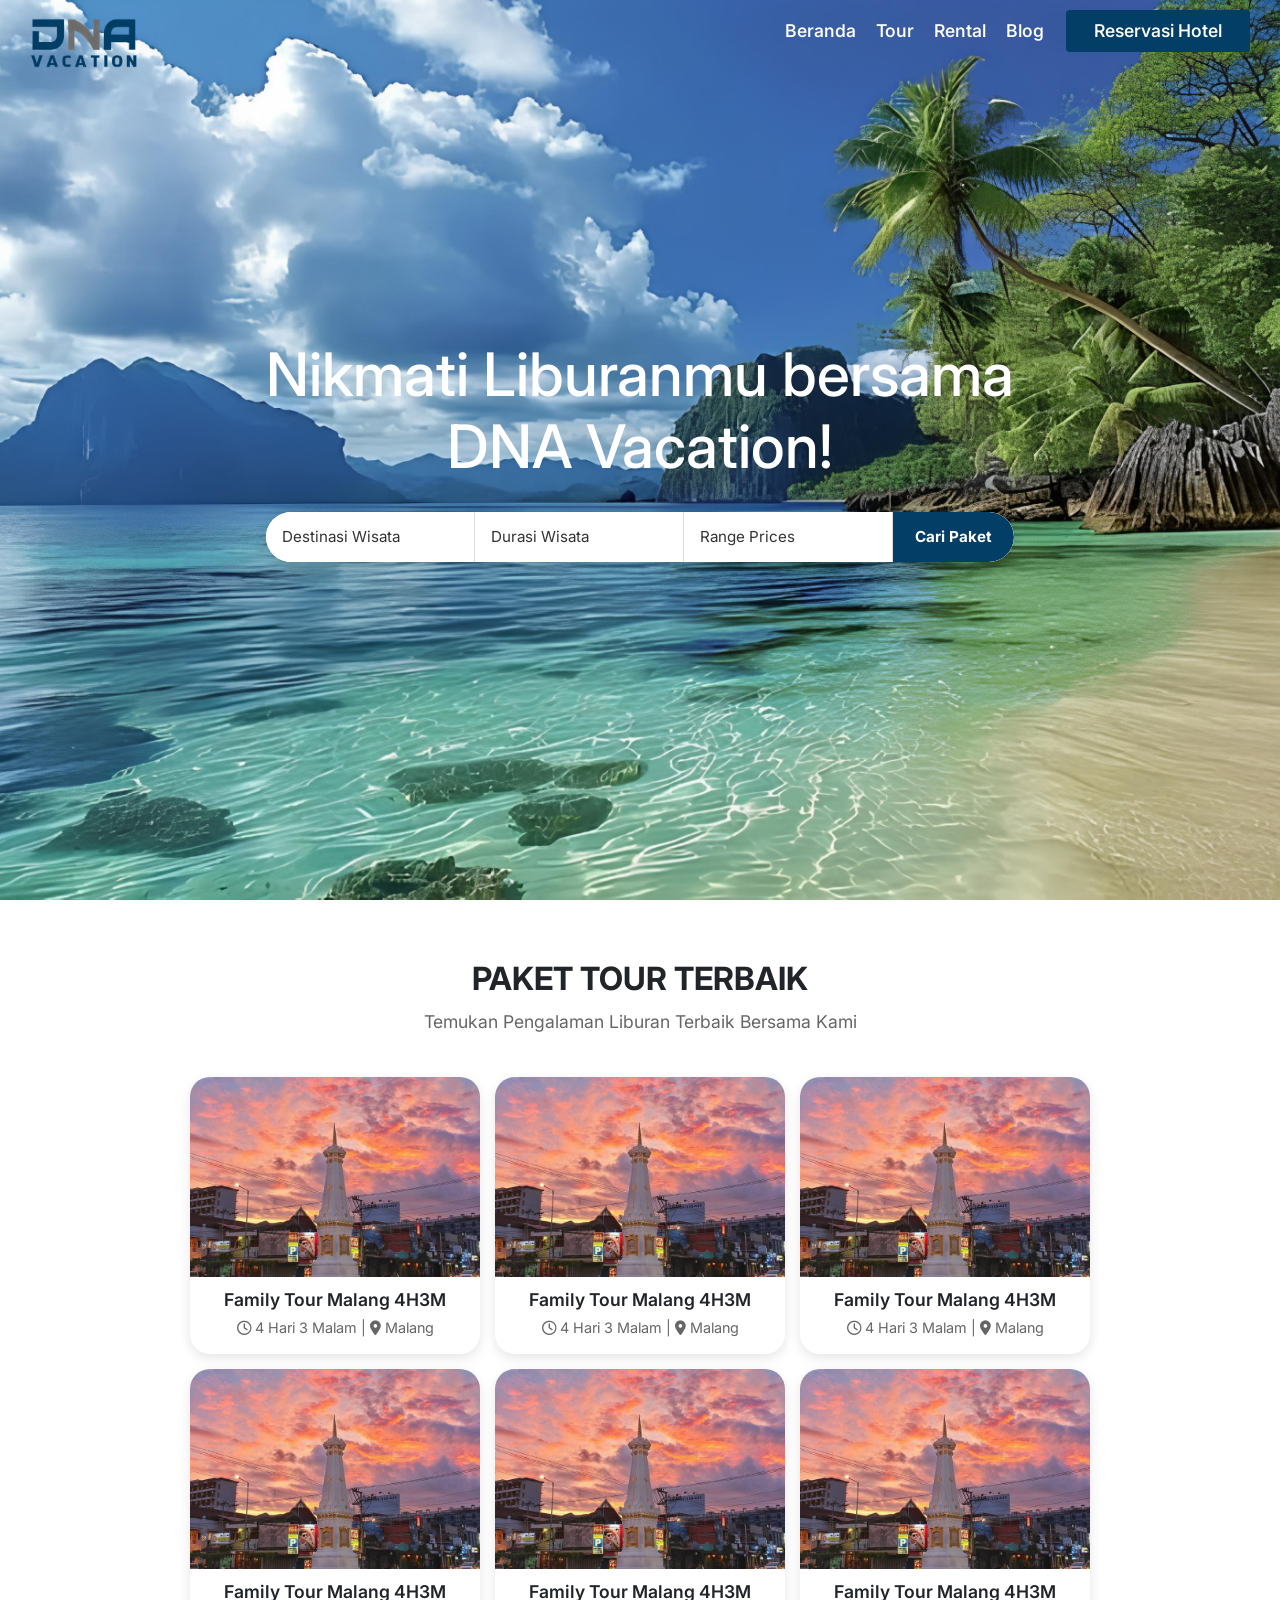
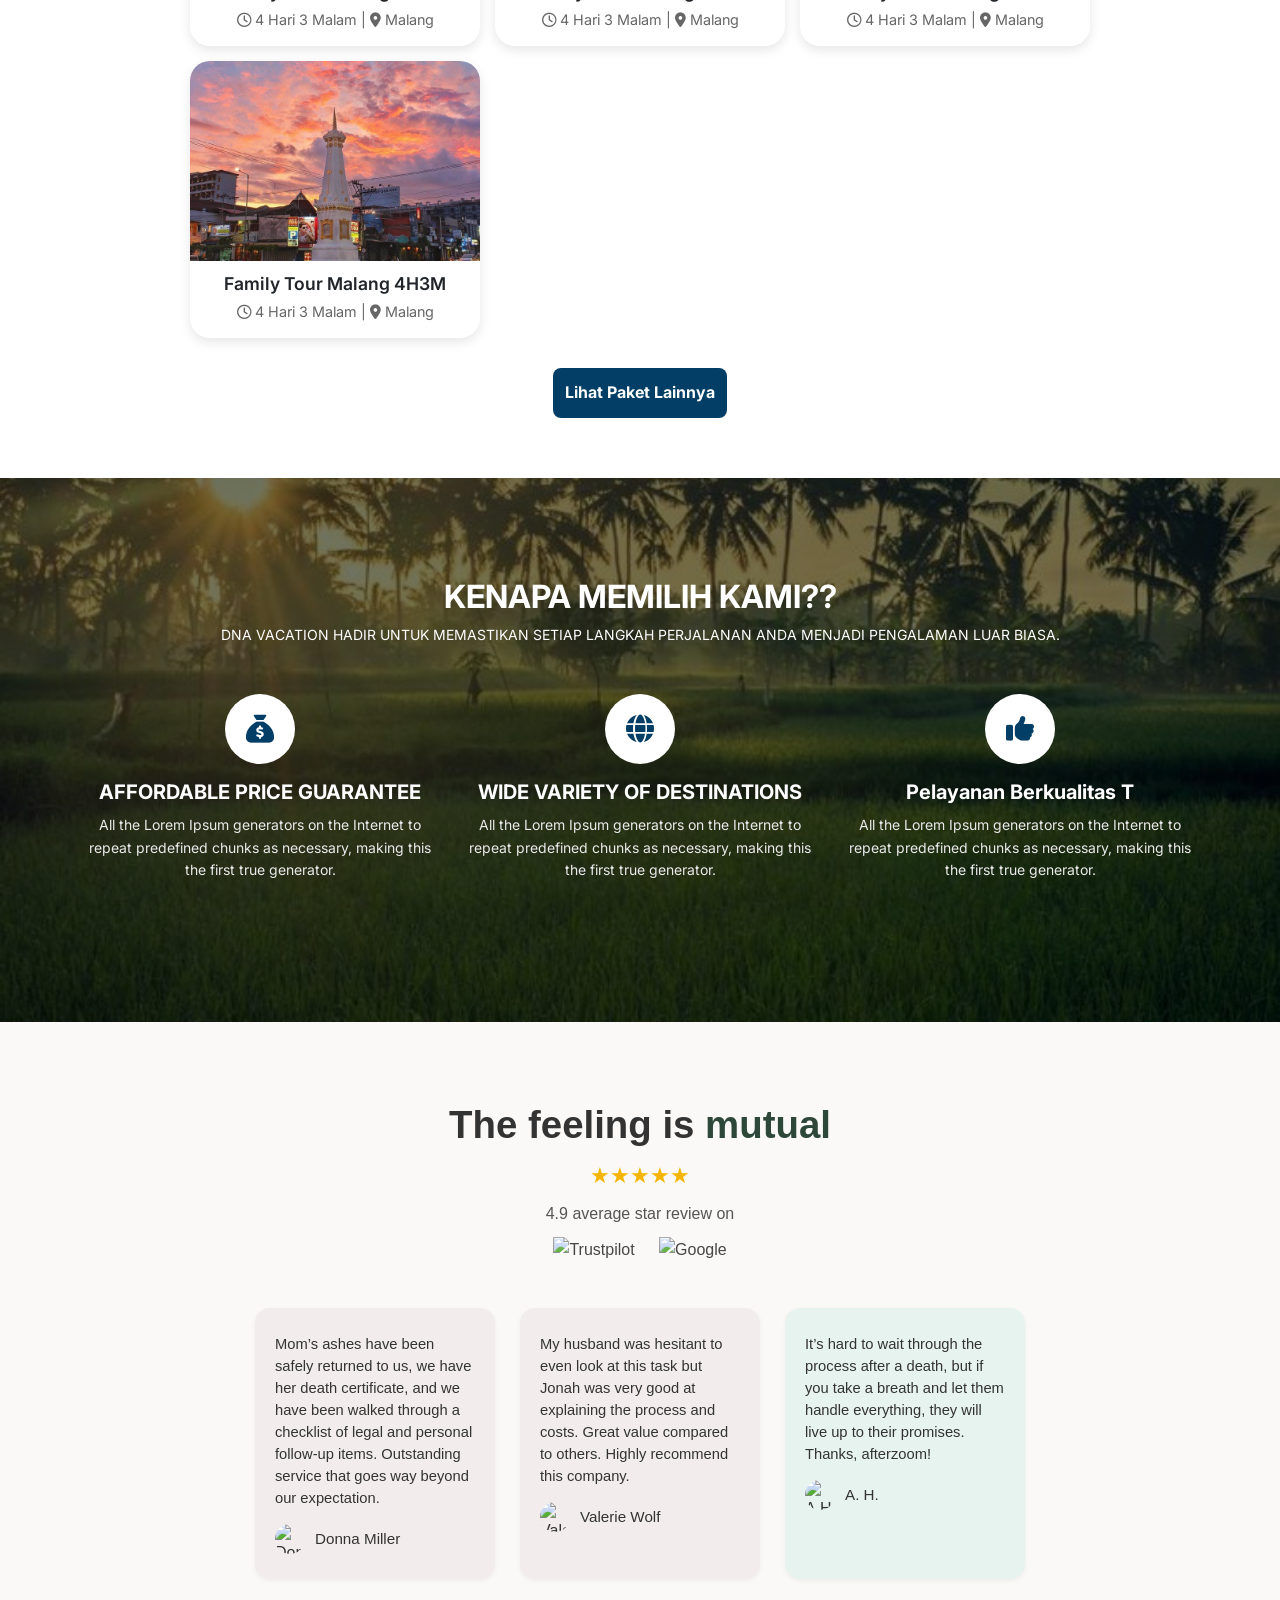
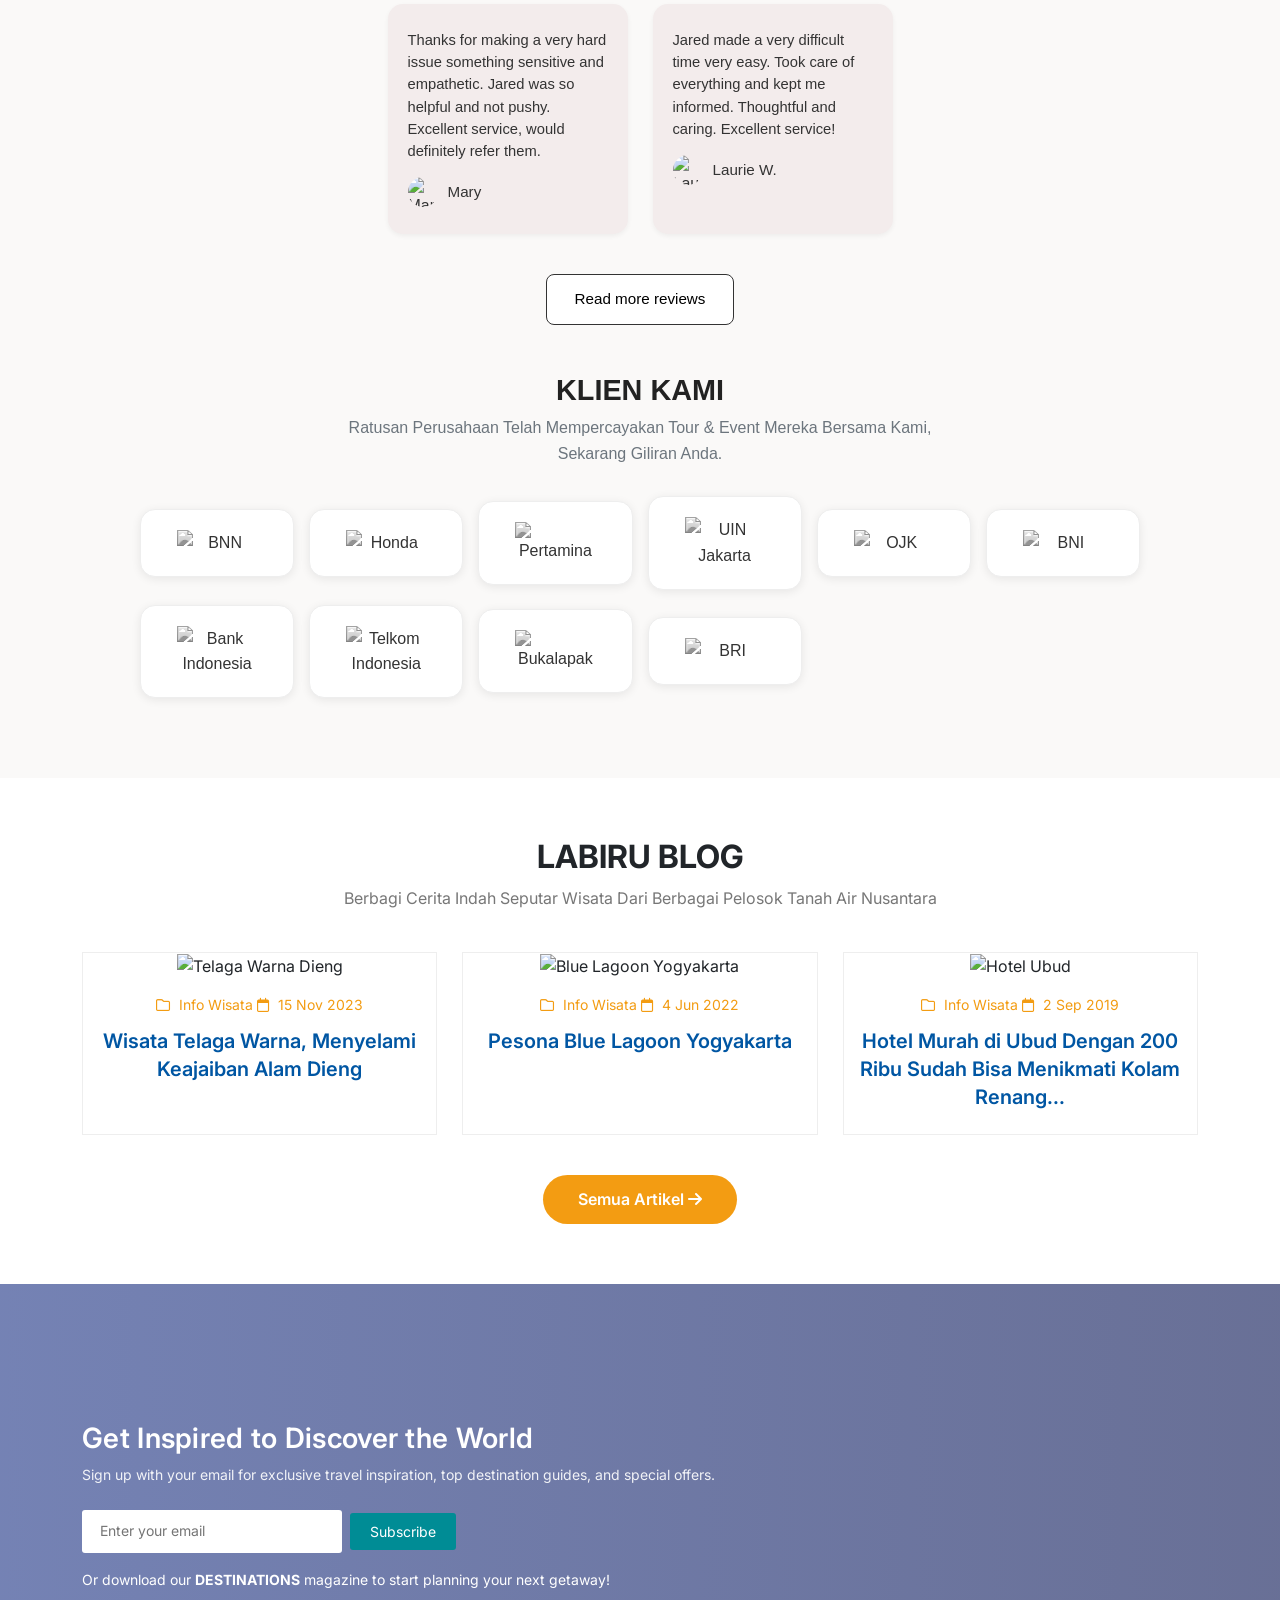
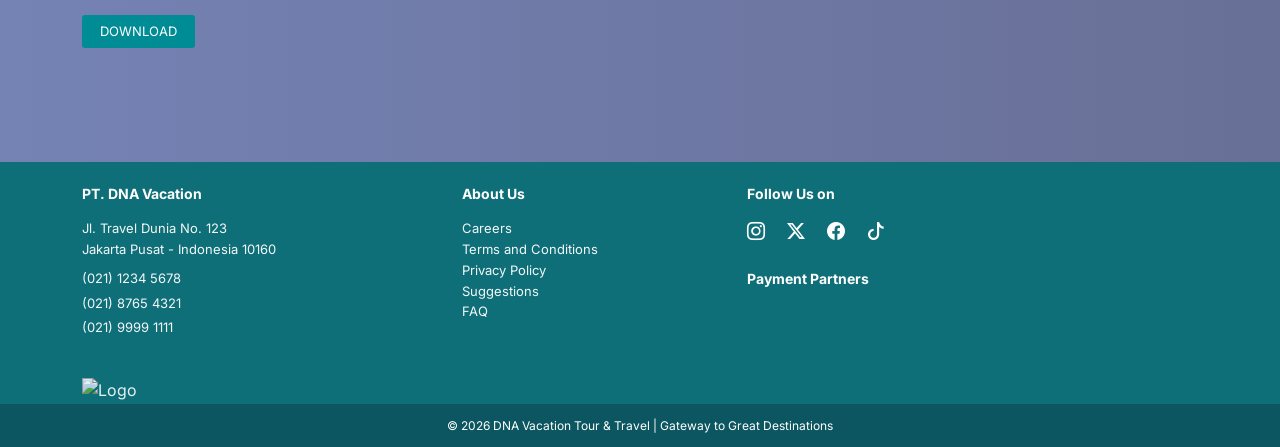
==== commit f925448e: "Merge remote repository" ====
--- a/index.html
+++ b/index.html
@@ -1,142 +1,371 @@
-<!doctype html>
+<!DOCTYPE html>
 <html lang="id">
-  <head>
-    <meta charset="UTF-8" />
-    <meta name="viewport" content="width=device-width, initial-scale=1.0" />
-    <title>DNA Vacation</title>
-    <link
-      href="https://cdn.jsdelivr.net/npm/bootstrap@5.3.2/dist/css/bootstrap.min.css"
-      rel="stylesheet"
-    />
-    <link
-      href="https://cdnjs.cloudflare.com/ajax/libs/font-awesome/6.5.0/css/all.min.css"
-      rel="stylesheet"
-    />
-    <link
-      href="https://cdn.jsdelivr.net/npm/bootstrap-icons@1.11.3/font/bootstrap-icons.css"
-      rel="stylesheet"
-    />
-    <link
-      href="https://fonts.googleapis.com/css2?family=Inter:wght@400;500;600&display=swap"
-      rel="stylesheet"
-    />
-    <link rel="stylesheet" href="style.css" />
-  </head>
-  <body>
-    <!-- Header -->
-    <header>
-      <nav class="navbar">
-        <div class="logo">
-          <img src="assets/logoo.png" alt="Labiru Tour Logo" />
-        </div>
-        <ul class="nav-links">
-          <li><a href="index.html">Beranda</a></li>
-          <li><a href="tour.html">Tour</a></li>
-          <li><a href="rental.html">Rental</a></li>
-          <li><a href="blog.html">Blog</a></li>
-          <li>
-            <a href="https://wa.me/6285280825858" class="cta"
-              >Reservasi Hotel</a
-            >
-          </li>
-        </ul>
-        <div class="hamburger">
-          <span></span>
-          <span></span>
-          <span></span>
-        </div>
-      </nav>
-    </header>
-
-    <!-- Hero Section -->
-    <section class="hero">
-      <div class="hero-content">
-        <h1>Nikmati Liburanmu bersama <br />DNA Vacation!</h1>
-
-        <div class="search-bar">
-          <select>
-            <option disabled selected hidden>Destinasi Wisata</option>
-            <option>Jawa Barat</option>
-            <option>Europe</option>
-            <option>America</option>
-          </select>
-          <select>
-            <option disabled selected hidden>Durasi Wisata</option>
-            <option>3H2M</option>
-            <option>Indonesia</option>
-            <option>Japan</option>
-          </select>
-          <select>
-            <option disabled selected hidden>Range Prices</option>
-            <option>Budget</option>
-            <option>&lt; 500</option>
-            <option>500 - 1000</option>
-            <option>&gt; 1000</option>
-          </select>
-          <button class="find-btn">Cari Paket</button>
-        </div>
-      </div>
-    </section>
-
-    <section class="paket-section">
-      <h2 class="paket-title">PAKET TOUR TERBAIK</h2>
-      <p class="paket-subtitle">
-        Temukan Pengalaman Liburan Terbaik Bersama Kami
+<head>
+  <meta charset="UTF-8">
+  <meta name="viewport" content="width=device-width, initial-scale=1.0">
+  <title>DNA Vacation</title>
+  <link href="https://cdn.jsdelivr.net/npm/bootstrap@5.3.2/dist/css/bootstrap.min.css" rel="stylesheet">
+  <link href="https://cdnjs.cloudflare.com/ajax/libs/font-awesome/6.5.0/css/all.min.css" rel="stylesheet">
+  <link href="https://cdn.jsdelivr.net/npm/bootstrap-icons@1.11.3/font/bootstrap-icons.css" rel="stylesheet">
+  <link href="https://fonts.googleapis.com/css2?family=Inter:wght@400;500;600&display=swap" rel="stylesheet">
+  <link rel="stylesheet" href="style.css">
+</head>
+<body>
+  <!-- Header -->
+  <header>
+    <nav class="navbar">
+      <div class="logo">  <img src="assets/logoo.png" alt="Labiru Tour Logo"></div>
+      <ul class="nav-links">
+        <li><a href="index.html">Beranda</a></li>
+        <li><a href="tour.html">Tour</a></li>
+        <li><a href="rental.html">Rental</a></li>
+        <li><a href="blog.html">Blog</a></li>
+        <li><a href="https://wa.me/6285280825858" class="cta">Reservasi Hotel</a></li>
+      </ul>
+      <div class="hamburger">
+        <span></span>
+        <span></span>
+        <span></span>
+      </div>
+    </nav>
+  </header>
+
+  <!-- Hero Section -->
+<section class="hero">
+  <div class="hero-content">
+    <h1>Nikmati Liburanmu bersama <br>DNA Vacation!</h1>
+
+    <div class="search-bar">
+      <select>
+        <option disabled selected hidden>Destinasi Wisata</option>
+        <option>Jawa Barat</option>
+        <option>Europe</option>
+        <option>America</option>
+      </select>
+      <select>
+        <option disabled selected hidden>Durasi Wisata</option>
+        <option>3H2M</option>
+        <option>Indonesia</option>
+        <option>Japan</option>
+      </select>
+      <select>
+        <option disabled selected hidden>Range Prices</option>
+        <option>Budget</option>
+        <option>&lt; 500</option>
+        <option>500 - 1000</option>
+        <option>&gt; 1000</option>
+      </select>
+      <button class="find-btn">Cari Paket</button>
+    </div>
+  </div>
+</section>
+
+
+<section class="paket-section">
+  <h2 class="paket-title">PAKET TOUR TERBAIK</h2>
+  <p class="paket-subtitle">Temukan Pengalaman Liburan Terbaik Bersama Kami</p>
+  <div class="paket-grid">
+    <!-- 10 Paket -->
+    <div class="paket-card">
+      <img src="assets/yogya.jpg" alt="Family Tour Malang">
+      <h3>Family Tour Malang 4H3M</h3>
+      <p><i class="fa-regular fa-clock"></i> 4 Hari 3 Malam | <i class="fa-solid fa-location-dot"></i> Malang</p>
+    </div>
+    <div class="paket-card">
+      <img src="assets/yogya.jpg" alt="Family Tour Malang">
+      <h3>Family Tour Malang 4H3M</h3>
+      <p><i class="fa-regular fa-clock"></i> 4 Hari 3 Malam | <i class="fa-solid fa-location-dot"></i> Malang</p>
+    </div>
+    <div class="paket-card">
+      <img src="assets/yogya.jpg" alt="Family Tour Malang">
+      <h3>Family Tour Malang 4H3M</h3>
+      <p><i class="fa-regular fa-clock"></i> 4 Hari 3 Malam | <i class="fa-solid fa-location-dot"></i> Malang</p>
+    </div>
+    <div class="paket-card">
+      <img src="assets/yogya.jpg" alt="Family Tour Malang">
+      <h3>Family Tour Malang 4H3M</h3>
+      <p><i class="fa-regular fa-clock"></i> 4 Hari 3 Malam | <i class="fa-solid fa-location-dot"></i> Malang</p>
+    </div>
+    <div class="paket-card">
+      <img src="assets/yogya.jpg" alt="Family Tour Malang">
+      <h3>Family Tour Malang 4H3M</h3>
+      <p><i class="fa-regular fa-clock"></i> 4 Hari 3 Malam | <i class="fa-solid fa-location-dot"></i> Malang</p>
+    </div>
+    <div class="paket-card">
+      <img src="assets/yogya.jpg" alt="Family Tour Malang">
+      <h3>Family Tour Malang 4H3M</h3>
+      <p><i class="fa-regular fa-clock"></i> 4 Hari 3 Malam | <i class="fa-solid fa-location-dot"></i> Malang</p>
+    </div>
+    <div class="paket-card">
+      <img src="assets/yogya.jpg" alt="Family Tour Malang">
+      <h3>Family Tour Malang 4H3M</h3>
+      <p><i class="fa-regular fa-clock"></i> 4 Hari 3 Malam | <i class="fa-solid fa-location-dot"></i> Malang</p>
+    </div>
+
+  </div>
+  <div class="btnpaket-container">
+    <a href="tour.html" class="btnpaket">Lihat Paket Lainnya</a>
+  </div>
+</section>
+
+
+<!-- WHY CHOOSE US -->
+<section class="why-choose-us text-center text-white">
+  <div class="overlay"></div>
+  <div class="container position-relative">
+    <h2 class="fw-bold">KENAPA MEMILIH KAMI??</h2>
+    <p class="text-uppercase small mt-2">DNA Vacation hadir untuk memastikan setiap langkah perjalanan Anda menjadi pengalaman luar biasa.</p>
+
+    <div class="row justify-content-center mt-5">
+      <div class="col-md-4 mb-4">
+        <div class="feature-box">
+          <div class="icon-circle mb-3">
+            <i class="fa-solid fa-sack-dollar"></i>
+          </div>
+          <h5 class="fw-bold text-white">AFFORDABLE PRICE GUARANTEE</h5>
+          <p>All the Lorem Ipsum generators on the Internet to repeat predefined chunks as necessary, making this the first true generator.</p>
+        </div>
+      </div>
+
+      <div class="col-md-4 mb-4">
+        <div class="feature-box">
+          <div class="icon-circle mb-3">
+            <i class="fa-solid fa-globe"></i>
+          </div>
+          <h5 class="fw-bold text-white">WIDE VARIETY OF DESTINATIONS</h5>
+          <p>All the Lorem Ipsum generators on the Internet to repeat predefined chunks as necessary, making this the first true generator.</p>
+        </div>
+      </div>
+
+      <div class="col-md-4 mb-4">
+        <div class="feature-box">
+          <div class="icon-circle mb-3">
+            <i class="fa-solid fa-thumbs-up"></i>
+          </div>
+          <h5 class="fw-bold text-white">Pelayanan Berkualitas T</h5>
+          <p>All the Lorem Ipsum generators on the Internet to repeat predefined chunks as necessary, making this the first true generator.</p>
+        </div>
+      </div>
+    </div>
+  </div>
+</section>
+
+<!-- TESTIMONIALS -->
+<section class="testimonial-section">
+  <div class="testimonial-header">
+    <h2>The feeling is <span>mutual</span></h2>
+    <div class="stars">★★★★★</div>
+    <p>4.9 average star review on</p>
+    <div class="review-platforms">
+      <img src="https://upload.wikimedia.org/wikipedia/commons/6/69/Trustpilot_logo.png" alt="Trustpilot">
+      <img src="https://upload.wikimedia.org/wikipedia/commons/2/2f/Google_2015_logo.svg" alt="Google">
+    </div>
+  </div>
+
+  <div class="testimonial-grid">
+    <div class="testimonial-card">
+      <p>Mom’s ashes have been safely returned to us, we have her death certificate, and we have been walked through a checklist of legal and personal follow-up items. Outstanding service that goes way beyond our expectation.</p>
+      <div class="author">
+        <img src="https://randomuser.me/api/portraits/women/68.jpg" alt="Donna">
+        <h4>Donna Miller</h4>
+      </div>
+    </div>
+
+    <div class="testimonial-card">
+      <p>My husband was hesitant to even look at this task but Jonah was very good at explaining the process and costs. Great value compared to others. Highly recommend this company.</p>
+      <div class="author">
+        <img src="https://randomuser.me/api/portraits/women/65.jpg" alt="Valerie">
+        <h4>Valerie Wolf</h4>
+      </div>
+    </div>
+
+    <div class="testimonial-card light-green">
+      <p>It’s hard to wait through the process after a death, but if you take a breath and let them handle everything, they will live up to their promises. Thanks, afterzoom!</p>
+      <div class="author">
+        <img src="https://randomuser.me/api/portraits/men/32.jpg" alt="A.H">
+        <h4>A. H.</h4>
+      </div>
+    </div>
+
+    <div class="testimonial-card">
+      <p>Thanks for making a very hard issue something sensitive and empathetic. Jared was so helpful and not pushy. Excellent service, would definitely refer them.</p>
+      <div class="author">
+        <img src="https://randomuser.me/api/portraits/women/43.jpg" alt="Mary">
+        <h4>Mary</h4>
+      </div>
+    </div>
+
+    <div class="testimonial-card">
+      <p>Jared made a very difficult time very easy. Took care of everything and kept me informed. Thoughtful and caring. Excellent service!</p>
+      <div class="author">
+        <img src="https://randomuser.me/api/portraits/women/25.jpg" alt="Laurie">
+        <h4>Laurie W.</h4>
+      </div>
+    </div>
+  </div>
+
+  <button class="more-btn">Read more reviews</button>
+    <div class="clients-section mt-5">
+      <h2 class="fw-bold text-uppercase mb-2">Klien Kami</h2>
+      <p class="text-secondary mb-4">
+        Ratusan Perusahaan Telah Mempercayakan Tour & Event Mereka Bersama Kami,<br>
+        Sekarang Giliran Anda.
       </p>
-      <div class="paket-grid">
-        <!-- 10 Paket -->
-        <div class="paket-card">
-          <img src="assets/yogya.jpg" alt="Family Tour Malang" />
-          <h3>Family Tour Malang 4H3M</h3>
-          <p>
-            <i class="fa-regular fa-clock"></i> 4 Hari 3 Malam |
-            <i class="fa-solid fa-location-dot"></i> Malang
+      <div class="clients-grid">
+        <div class="client-logo"><img src="assets/bnn.png" alt="BNN"></div>
+        <div class="client-logo"><img src="assets/honda.png" alt="Honda"></div>
+        <div class="client-logo"><img src="assets/pertamina.png" alt="Pertamina"></div>
+        <div class="client-logo"><img src="assets/uii.png" alt="UIN Jakarta"></div>
+        <div class="client-logo"><img src="assets/ojk.png" alt="OJK"></div>
+        <div class="client-logo"><img src="assets/bni.png" alt="BNI"></div>
+        <div class="client-logo"><img src="assets/bi.png" alt="Bank Indonesia"></div>
+        <div class="client-logo"><img src="assets/telkom.png" alt="Telkom Indonesia"></div>
+        <div class="client-logo"><img src="assets/bukalapak.png" alt="Bukalapak"></div>
+        <div class="client-logo"><img src="assets/bri.png" alt="BRI"></div>
+      </div>
+    </div>
+  </div>
+</section>
+
+<section class="blog-section text-center">
+  <div class="container">
+    <h2 class="fw-bold">LABIRU BLOG</h2>
+    <p class="subtitle">Berbagi Cerita Indah Seputar Wisata Dari Berbagai Pelosok Tanah Air Nusantara</p>
+
+    <div class="blog-grid">
+      <div class="blog-card">
+        <img src="https://www.labirutour.com/wp-content/uploads/2023/11/dieng.jpg" alt="Telaga Warna Dieng">
+        <div class="blog-content">
+          <p class="meta">
+            <i class="fa-regular fa-folder"></i> Info Wisata
+            <i class="fa-regular fa-calendar"></i> 15 Nov 2023
           </p>
-        </div>
-        <div class="paket-card">
-          <img src="assets/yogya.jpg" alt="Family Tour Malang" />
-          <h3>Family Tour Malang 4H3M</h3>
-          <p>
-            <i class="fa-regular fa-clock"></i> 4 Hari 3 Malam |
-            <i class="fa-solid fa-location-dot"></i> Malang
+          <h5 class="blog-title">Wisata Telaga Warna, Menyelami Keajaiban Alam Dieng</h5>
+        </div>
+      </div>
+
+      <div class="blog-card">
+        <img src="https://www.labirutour.com/wp-content/uploads/2022/06/blue-lagoon.jpg" alt="Blue Lagoon Yogyakarta">
+        <div class="blog-content">
+          <p class="meta">
+            <i class="fa-regular fa-folder"></i> Info Wisata
+            <i class="fa-regular fa-calendar"></i> 4 Jun 2022
           </p>
-        </div>
-        <div class="paket-card">
-          <img src="assets/yogya.jpg" alt="Family Tour Malang" />
-          <h3>Family Tour Malang 4H3M</h3>
-          <p>
-            <i class="fa-regular fa-clock"></i> 4 Hari 3 Malam |
-            <i class="fa-solid fa-location-dot"></i> Malang
+          <h5 class="blog-title">Pesona Blue Lagoon Yogyakarta</h5>
+        </div>
+      </div>
+
+      <div class="blog-card">
+        <img src="https://www.labirutour.com/wp-content/uploads/2019/09/hotel-ubud.jpg" alt="Hotel Ubud">
+        <div class="blog-content">
+          <p class="meta">
+            <i class="fa-regular fa-folder"></i> Info Wisata
+            <i class="fa-regular fa-calendar"></i> 2 Sep 2019
           </p>
-        </div>
-        <div class="paket-card">
-          <img src="assets/yogya.jpg" alt="Family Tour Malang" />
-          <h3>Family Tour Malang 4H3M</h3>
-          <p>
-            <i class="fa-regular fa-clock"></i> 4 Hari 3 Malam |
-            <i class="fa-solid fa-location-dot"></i> Malang
+          <h5 class="blog-title">Hotel Murah di Ubud Dengan 200 Ribu Sudah Bisa Menikmati Kolam Renang...</h5>
+        </div>
+      </div>
+    </div>
+
+    <div class="btn-container">
+      <a href="#" class="btn-orange">Semua Artikel <i class="fa-solid fa-arrow-right"></i></a>
+    </div>
+  </div>
+</section>
+
+<footer>
+
+  <!-- ================= NEWSLETTER SECTION ================= -->
+  <section class="newsletter-section text-white">
+    <div class="container py-5">
+
+      <h2 class="fw-semibold mb-2">
+        Get Inspired to Discover the World
+      </h2>
+
+      <p class="newsletter-sub mb-4">
+        Sign up with your email for exclusive travel inspiration, top destination guides, and special offers.
+      </p>
+
+      <form class="newsletter-form d-flex flex-wrap align-items-center mb-3">
+        <input type="email" placeholder="Enter your email">
+        <button type="submit" class="btn btn-subscribe ms-2">
+          Subscribe
+        </button>
+      </form>
+
+      <p class="small mt-3">
+        Or download our <strong>DESTINATIONS</strong> magazine to start planning your next getaway!
+      </p>
+
+      <button class="btn btn-download mt-2">
+        DOWNLOAD
+      </button>
+
+    </div>
+  </section>
+
+
+
+  <!-- ================= MAIN FOOTER ================= -->
+  <section class="main-footer text-white">
+    <div class="container">
+      <div class="row gy-4">
+
+        <!-- Company Info -->
+        <div class="col-md-4">
+          <h6 class="fw-bold">PT. DNA Vacation</h6>
+          <p class="small mb-2">
+            Jl. Travel Dunia No. 123<br>
+            Jakarta Pusat - Indonesia 10160
           </p>
-        </div>
-        <div class="paket-card">
-          <img src="assets/yogya.jpg" alt="Family Tour Malang" />
-          <h3>Family Tour Malang 4H3M</h3>
-          <p>
-            <i class="fa-regular fa-clock"></i> 4 Hari 3 Malam |
-            <i class="fa-solid fa-location-dot"></i> Malang
-          </p>
-        </div>
-        <div class="paket-card">
-          <img src="assets/yogya.jpg" alt="Family Tour Malang" />
-          <h3>Family Tour Malang 4H3M</h3>
-          <p>
-            <i class="fa-regular fa-clock"></i> 4 Hari 3 Malam |
-            <i class="fa-solid fa-location-dot"></i> Malang
-          </p>
-        </div>
-        <div class="paket-card">
-          <img src="assets/yogya.jpg" alt="Family Tour Malang" />
-        </div>
-      </div>
-    </section>
-  </body>
+
+          <p class="small mb-1">(021) 1234 5678</p>
+          <p class="small mb-1">(021) 8765 4321</p>
+          <p class="small">(021) 9999 1111</p>
+
+          <img src="logo.png" alt="Logo" class="footer-logo mt-4">
+        </div>
+
+        <!-- About -->
+        <div class="col-md-3">
+          <h6 class="fw-bold">About Us</h6>
+          <ul class="list-unstyled small footer-links">
+            <li><a href="#">Careers</a></li>
+            <li><a href="#">Terms and Conditions</a></li>
+            <li><a href="#">Privacy Policy</a></li>
+            <li><a href="#">Suggestions</a></li>
+            <li><a href="#">FAQ</a></li>
+          </ul>
+        </div>
+
+        <!-- Social & Payment -->
+        <div class="col-md-5">
+          <h6 class="fw-bold">Follow Us on</h6>
+
+          <div class="social-icons mb-4">
+            <a href="#"><i class="bi bi-instagram"></i></a>
+            <a href="#"><i class="bi bi-twitter-x"></i></a>
+            <a href="#"><i class="bi bi-facebook"></i></a>
+            <a href="#"><i class="bi bi-tiktok"></i></a>
+          </div>
+
+          <h6 class="fw-bold">Payment Partners</h6>
+          <div class="payment-icons">
+          </div>
+          
+        </div>
+
+      </div>
+    </div>
+
+    <!-- Bottom -->
+    <div class="footer-bottom text-center">
+      © 2026 DNA Vacation Tour & Travel | Gateway to Great Destinations
+    </div>
+  </section>
+
+</footer>
+  <script src="script.js"></script>
+</body>
 </html>
--- a/style.css
+++ b/style.css
@@ -1,375 +1,901 @@
-/* =====================================================
-   DNA VACATION — Global Styles
-   Brand colors: #0a3d62 (deep ocean), #1e6091 (sky), #f39c12 (sunset)
-   ===================================================== */
-* { margin: 0; padding: 0; box-sizing: border-box; }
-body { font-family: 'Inter', sans-serif; line-height: 1.6; color: #2c3e50; background: #fff; }
-
-a { text-decoration: none; }
-img { max-width: 100%; display: block; }
-
-/* ========== Navbar ========== */
+/* Reset */
+* {
+  margin: 0;
+  padding: 0;
+  box-sizing: border-box;
+}
+
+body {
+  font-family: Inter, sans-serif;
+  line-height: 1.6;
+}
+
+/* Navbar */
+/* Navbar default */
+
 .navbar {
-    display: flex; justify-content: space-between; align-items: center;
-    padding: 12px 40px;
-    position: fixed; top: 0; left: 0; width: 100%;
-    background: transparent; z-index: 1000;
-    transition: all 0.35s ease;
-}
+  display: flex;
+  justify-content: space-between;
+  align-items: center; /* ✅ bikin logo dan menu rata tengah */
+  padding: 10px;
+  position: fixed;
+  top: 0;
+  width: 100%;
+  background: transparent;
+  z-index: 1000;
+  transition: background 0.3s ease;
+}
+
+.nav-links a {
+  color: #fff;
+  text-decoration: none;
+  font-weight: 500;
+  font-size: 1.3rem;
+  transition: color 0.3s ease; /* transisi halus */
+}
+
+/* Saat discroll */
 .navbar.scrolled {
-    background: rgba(10, 61, 98, 0.92);
-    backdrop-filter: blur(14px);
-    -webkit-backdrop-filter: blur(14px);
-    box-shadow: 0 4px 20px rgba(0,0,0,0.15);
-    padding: 8px 40px;
-}
-.logo a { display: inline-block; }
-.logo img { height: 50px; width: auto; background: #fff; padding: 4px 10px; border-radius: 8px; }
-
-.nav-links { display: flex; list-style: none; gap: 6px; align-items: center; }
+  background: rgba(0, 0, 0, 0.4); /* transparan gelap */
+  backdrop-filter: blur(10px);     /* efek blur */
+  -webkit-backdrop-filter: blur(10px);
+}
+
+.logo {
+  font-size: 22px;
+  font-weight: bold;
+  color: #fff;
+  margin-left: 20px;
+  margin-top: 8px;
+}
+.logo img {
+  height: 50px; /* atur tinggi */
+  width: auto;  /* biar proporsional */
+}
+.nav-links {
+  display: flex;
+  list-style: none;
+  gap: 20px;
+  align-items: center; /* ✅ pastikan semua item sejajar */
+}
+
+.nav-links a {
+  color: #fff;
+  text-decoration: none;
+  font-weight: 500;
+  font-size: 1.1rem;
+  line-height: 1;       /* ✅ biar sejajar */
+  padding: 8px 0;       /* samakan tinggi dengan CTA */
+  display: flex;
+  align-items: center;
+}
+
+.nav-links a:hover {
+  color: #023e65; /* berubah jadi oranye */
+}
 .nav-links li a {
-    color: #fff; font-weight: 500; font-size: 0.98rem;
-    padding: 10px 14px; border-radius: 8px;
-    transition: all 0.3s ease;
-}
-.nav-links li a:hover { background: rgba(255,255,255,0.15); }
-.nav-links li a.active { background: rgba(255,255,255,0.2); }
+  color: #fff;
+  text-decoration: none;
+  font-weight: 550;
+  font-size: 1.1rem;
+  line-height: 1;
+  display: flex;
+  align-items: center;
+  padding: 8px 0;  /* semua link sama tinggi */
+}
+
+/* Tombol CTA khusus */
 .nav-links li a.cta {
-    background: #f39c12; color: #fff; padding: 10px 22px; font-weight: 600;
-    margin-left: 10px;
-}
-.nav-links li a.cta:hover { background: #e67e22; transform: translateY(-2px); }
-
-.hamburger { display: none; flex-direction: column; cursor: pointer; gap: 5px; }
-.hamburger span { width: 26px; height: 3px; background: #fff; border-radius: 3px; }
-
-/* ========== Hero ========== */
+  background: #023e65;
+  padding: 12px 28px;       /* ✅ bikin lebih besar */
+  border-radius: 4px;
+  font-size: 1.1rem;        /* ✅ lebih besar dari menu biasa */
+  font-weight: 550;
+  margin-right: 20px;
+  margin-left: 2px;        /* ✅ beri jarak dari "Blog" */
+  display: inline-flex;
+  align-items: center;
+  justify-content: center;
+  height: auto;          /* biar fleksibel mengikuti padding */
+  text-align: center;
+}
+
+.nav-links li a.cta:hover {
+  background: #035a94;
+  transform: scale(1.05);
+}
+
+.cta {
+  background: #023e65;
+  border-radius: 8px;
+  font-size: 1.1rem;      /* ✅ teks lebih besar */
+  color: #fff !important;
+  transition: background 0.3s ease, transform 0.2s ease;
+  display: flex;          /* pastikan teks tetap center */
+  align-items: center;    /* vertikal center */
+  justify-content: center;
+}
+
+.cta:hover {
+  background: #035a94;   /* warna lebih terang */
+  transform: scale(1.05); /* sedikit membesar saat hover */
+}
+
+
+/* Hamburger */
+.hamburger {
+  display: none;
+  flex-direction: column;
+  cursor: pointer;
+  gap: 5px;
+}
+
+.hamburger span {
+  width: 25px;
+  height: 3px;
+  background: #fff;
+  border-radius: 2px;
+}
+
+/* Hero */
 .hero {
-    position: relative; height: 100vh; min-height: 600px;
-    background: linear-gradient(135deg, rgba(10,61,98,0.45), rgba(30,96,145,0.45)), url('assets/background.jpg') center/cover no-repeat;
-    display: flex; justify-content: center; align-items: center;
-    color: #fff; text-align: center; padding: 0 20px;
-}
-.hero-content { max-width: 1000px; }
+  position: relative;
+  height: 100vh;
+  background: url('assets/background.jpg') no-repeat center center;
+  background-size: cover;
+  background-attachment: fixed;
+  display: flex;
+  justify-content: center;
+  align-items: center;
+  color: #fff;
+  text-align: center;
+  padding: 0 20px;
+  z-index: 0; /* biar lebih rendah dari navbar */
+}
+
+/* pastikan teks hero tetap kelihatan */
+.hero > * {
+  position: relative;
+  z-index: 2;
+}
+
 .hero h1 {
-    font-size: clamp(2rem, 5vw, 4rem);
-    font-weight: 800; line-height: 1.15;
-    text-shadow: 0 4px 24px rgba(0,0,0,0.4);
-    margin-bottom: 18px;
-}
-.hero p.lead { font-size: 1.15rem; opacity: 0.95; margin-bottom: 32px; }
-.hero-cta { display: flex; gap: 14px; justify-content: center; flex-wrap: wrap; margin-top: 14px; }
-.btn-primary-dna {
-    background: #f39c12; color: #fff; border: none;
-    padding: 14px 30px; border-radius: 50px;
-    font-weight: 600; font-size: 1rem;
-    transition: all 0.3s ease;
-}
-.btn-primary-dna:hover { background: #e67e22; transform: translateY(-3px); box-shadow: 0 8px 20px rgba(243,156,18,0.45); color: #fff; }
-.btn-outline-dna {
-    background: rgba(255,255,255,0.15); color: #fff;
-    border: 2px solid #fff; padding: 12px 28px; border-radius: 50px;
-    font-weight: 600; transition: all 0.3s ease;
-}
-.btn-outline-dna:hover { background: #fff; color: #0a3d62; }
-
-/* Hero search bar */
+  font-size: 60px;
+  margin-bottom: 15px;
+}
+
+/* Responsive */
+@media (max-width: 768px) {
+  .nav-links {
+    position: fixed;
+    top: 0;
+    right: -50%; /* sembunyikan di luar layar */
+    height: 100vh;
+    width: 50%; /* hanya setengah layar */
+    background: rgba(0,0,0,0.95);
+    flex-direction: column;
+    justify-content: center;
+    align-items: center;
+    gap: 30px;
+    transition: right 0.3s ease-in-out;
+    z-index: 999;
+  }
+
+  .nav-links.show {
+    right: 0; /* geser masuk ke layar */
+  }
+
+  .nav-links a {
+    font-size: 18px;
+    color: #fff;
+  }
+
+
+  .hamburger {
+    display: flex;
+    z-index: 1000; /* biar tetap di atas */
+  }
+}
+
 .search-bar {
-    margin-top: 38px;
-    display: flex; align-items: center;
-    background: #fff; border-radius: 50px;
-    overflow: hidden; box-shadow: 0 12px 35px rgba(0,0,0,0.2);
-    max-width: 900px; margin-left: auto; margin-right: auto;
-    height: 60px;
-}
-.search-bar select, .search-bar input {
-    border: none; padding: 0 20px; font-size: 0.95rem; color: #333;
-    background: #fff; cursor: pointer; outline: none; flex: 1;
-    appearance: none; height: 100%;
-    -webkit-appearance: none;
-}
-.search-bar select:not(:last-of-type), .search-bar input:not(:last-of-type) { border-right: 1px solid #e0e0e0; }
+  margin-top: 30px; /* jarak dari judul */
+  display: flex;
+  justify-content: center;
+  align-items: center;
+  background: #fff;
+  border-radius: 40px;
+  overflow: hidden;
+  box-shadow: 0 4px 12px rgba(0,0,0,0.15);
+  max-width: 800px;   /* lebih kecil */
+  margin-left: auto;
+  margin-right: auto;
+  height: 50px;       /* fix tinggi biar ramping */
+}
+
+.search-bar select {
+  border: none;
+  padding: 0 16px;
+  font-size: 0.95rem;
+  color: #333;
+  background: #fff;
+  cursor: pointer;
+  outline: none;
+  flex: 1;
+  appearance: none;
+  height: 100%;       /* ikut tinggi container */
+}
+
+.search-bar select:not(:last-child) {
+  border-right: 1px solid #ddd;
+}
+
 .find-btn {
-    background: #0a3d62; border: none; padding: 0 32px;
-    font-size: 0.95rem; font-weight: 600; color: #fff;
-    cursor: pointer; height: 100%; transition: 0.3s ease;
-}
-.find-btn:hover { background: #1e6091; }
-
-/* ========== Section dasar ========== */
-section { padding: 80px 0; }
-.section-title { text-align: center; margin-bottom: 48px; }
-.section-title h2 { font-size: 2.4rem; font-weight: 700; color: #0a3d62; margin-bottom: 12px; }
-.section-title p { color: #666; font-size: 1.05rem; max-width: 600px; margin: 0 auto; }
-
-/* ========== Card paket tour (homepage) ========== */
-.paket-section { background: #fff; padding: 80px 20px; text-align: center; }
-.paket-title { font-size: 2.2rem; font-weight: 700; color: #0a3d62; margin-bottom: 10px; }
-.paket-subtitle { font-size: 1.05rem; color: #666; margin-bottom: 50px; }
+  background: #023e65;       /* oranye */
+  border: none;
+  padding: 0 22px;
+  font-size: 0.95rem;
+  font-weight: bold;
+  color: #fff;
+  cursor: pointer;
+  transition: 0.3s ease;
+  height: 100%;              /* sama tinggi dengan select */
+  border-radius: 0 40px 40px 0;
+}
+
+.find-btn:hover {
+  background: #035a94;
+}
+
+.paket-section {
+  text-align: center;
+  padding: 60px 40px;
+  background: #fff;
+  flex-direction: column;
+  align-items: center; 
+}
+
+.paket-title {
+  font-size: 2rem;
+  font-weight: 700;
+  margin-bottom: 10px;
+}
+
+.paket-subtitle {
+  font-size: 1.1rem;
+  color: #666;
+  margin-bottom: 40px;
+}
+
 .paket-grid {
-    display: grid; grid-template-columns: repeat(3, 1fr);
-    gap: 26px; max-width: 1200px; margin: 0 auto;
-}
+  display: grid;
+  grid-template-columns: repeat(3, 1fr);
+  gap: 15px; /* ubah angka ini kalau mau lebih rapat atau renggang */
+  justify-content: center;
+  align-items: start;
+  margin: 0 auto;
+  padding: 0;
+  max-width: 900px;
+}
+
 .paket-card {
-    background: #fff; border-radius: 18px; overflow: hidden;
-    box-shadow: 0 6px 24px rgba(0,0,0,0.08);
-    transition: all 0.35s ease; text-decoration: none; color: inherit;
-    display: flex; flex-direction: column;
-    position: relative;
-}
-.paket-card:hover { transform: translateY(-8px); box-shadow: 0 18px 40px rgba(0,0,0,0.15); }
-.paket-card img { width: 100%; height: 220px; object-fit: cover; }
-.paket-card .body { padding: 20px; text-align: left; }
-.paket-card h3 { font-size: 1.1rem; font-weight: 700; margin-bottom: 8px; color: #0a3d62; }
-.paket-card .meta { color: #666; font-size: 0.9rem; margin-bottom: 10px; }
-.paket-card .meta i { color: #f39c12; margin-right: 4px; }
-.paket-card .price {
-    color: #f39c12; font-weight: 700; font-size: 1.05rem;
-    margin-top: 8px;
-}
-.paket-card .price small { color: #999; font-weight: 400; font-size: 0.78rem; }
-.badge-card {
-    position: absolute; top: 14px; left: 14px;
-    background: #f39c12; color: #fff;
-    padding: 5px 12px; border-radius: 30px;
-    font-size: 0.72rem; font-weight: 700; text-transform: uppercase;
-    letter-spacing: 0.5px;
-}
-.badge-card.promo { background: #e74c3c; }
-
-@media (max-width: 992px) { .paket-grid { grid-template-columns: repeat(2, 1fr); } }
-@media (max-width: 600px) { .paket-grid { grid-template-columns: 1fr; } }
-
-.btnpaket-container { display: flex; justify-content: center; margin-top: 40px; }
+  background: white;
+  border-radius: 20px;
+  box-shadow: 0 4px 12px rgba(0,0,0,0.1);
+  overflow: hidden;
+  transition: transform 0.3s ease, box-shadow 0.3s ease;
+  margin: 0; /* pastikan tidak ada margin tambahan */
+}
+
+.paket-card:hover {
+  transform: translateY(-6px);
+  box-shadow: 0 8px 16px rgba(0,0,0,0.15);
+}
+
+.paket-card img {
+  width: 100%;
+  height: 200px;
+  object-fit: cover;
+}
+
+.paket-card h3 {
+  font-size: 1.1rem;
+  font-weight: 600;
+  margin: 12px 0 6px;
+}
+
+.paket-card p {
+  color: #666;
+  font-size: 0.9rem;
+  margin-bottom: 15px;
+}
+
+@media (max-width: 1024px) {
+  .paket-grid {
+    grid-template-columns: repeat(2, 1fr);
+  }
+}
+
+@media (max-width: 768px) {
+  .paket-grid {
+    grid-template-columns: repeat(1, 1fr);
+  }
+}
+
+@media (max-width: 480px) {
+  .paket-grid {
+    grid-template-columns: 1fr;
+  }
+}
+.btnpaket-container {
+  display: flex;
+  justify-content: center;   /* ✅ posisikan tombol di tengah horizontal */
+  align-items: center;
+  width: 100%;               /* ✅ selebar area section */
+  margin-top: 30px;
+}
+
 .btnpaket {
-    padding: 14px 32px; font-size: 1rem; font-weight: 600;
-    color: #fff; background: #0a3d62; border-radius: 50px;
-    text-decoration: none; transition: all 0.3s ease;
-}
-.btnpaket:hover { background: #1e6091; transform: translateY(-3px); box-shadow: 0 8px 20px rgba(10,61,98,0.3); color: #fff; }
-
-/* ========== Why Choose Us ========== */
+  padding: 12px;
+  font-size: 16px;
+  font-weight: bold;
+  color: white;
+  background: #023e65;
+  border: none;
+  border-radius: 8px;
+  cursor: pointer;
+  text-decoration: none;
+  transition: all 0.3s ease;
+}
+
+.btnpaket:hover {
+  background: #035a94;
+  transform: scale(1.05);
+  box-shadow: 0px 4px 15px rgba(0,0,0,0.2);
+}
+
+/* WHY CHOOSE US */
 .why-choose-us {
-    position: relative; padding: 100px 0;
-    background: linear-gradient(135deg, #0a3d62 0%, #1e6091 100%);
-    color: #fff;
-}
-.why-choose-us h2 { font-weight: 700; color: #fff; margin-bottom: 12px; }
-.why-choose-us .lead { opacity: 0.9; margin-bottom: 50px; }
-.feature-box { text-align: center; padding: 20px; }
+  position: relative;
+  background: url('assets/whychooseus.jpg') center center/cover no-repeat;
+  padding: 100px 0;
+}
+
+.why-choose-us .overlay {
+  position: absolute;
+  top: 0;
+  left: 0;
+  width: 100%;
+  height: 100%;
+  background: rgba(0,0,0,0.55);
+  z-index: 1;
+}
+
+.why-choose-us .container {
+  position: relative;
+  z-index: 2;
+}
+
 .icon-circle {
-    background: rgba(255,255,255,0.15); color: #fff;
-    width: 90px; height: 90px; border-radius: 50%;
-    display: flex; justify-content: center; align-items: center;
-    margin: 0 auto 20px; font-size: 36px;
-    border: 2px solid rgba(255,255,255,0.3);
-    transition: all 0.3s ease;
-}
-.feature-box:hover .icon-circle { background: #f39c12; border-color: #f39c12; transform: scale(1.1); }
-.feature-box h5 { font-weight: 700; margin-bottom: 12px; }
-.feature-box p { opacity: 0.9; font-size: 0.95rem; }
-
-/* ========== Category Section ========== */
-.category-section { padding: 80px 20px; background: #f8f9fb; }
-.category-grid {
-    display: grid; grid-template-columns: repeat(4, 1fr);
-    gap: 20px; max-width: 1200px; margin: 40px auto 0;
-}
-.category-card {
-    background: #fff; padding: 35px 20px; border-radius: 16px;
-    text-align: center; text-decoration: none; color: inherit;
-    box-shadow: 0 4px 18px rgba(0,0,0,0.06);
-    transition: all 0.3s ease;
-}
-.category-card:hover { transform: translateY(-8px); box-shadow: 0 18px 40px rgba(0,0,0,0.12); color: inherit; }
-.category-card i {
-    font-size: 48px; color: #0a3d62; margin-bottom: 18px;
-    background: #e9f1f8; width: 90px; height: 90px;
-    border-radius: 50%; display: inline-flex;
-    align-items: center; justify-content: center;
-}
-.category-card h4 { color: #0a3d62; font-weight: 700; font-size: 1.15rem; margin-bottom: 8px; }
-.category-card p { color: #666; font-size: 0.9rem; }
-@media (max-width: 992px) { .category-grid { grid-template-columns: repeat(2, 1fr); } }
-@media (max-width: 480px) { .category-grid { grid-template-columns: 1fr; } }
-
-/* ========== Testimonial ========== */
-.testimonial-section { background: #faf9f8; padding: 80px 20px; text-align: center; }
-.testimonial-header h2 { font-size: 2.2rem; font-weight: 700; color: #0a3d62; margin-bottom: 10px; }
-.stars { font-size: 1.5rem; color: #f4b400; margin: 10px 0; }
+  background: white;
+  color: #023e65;
+  width: 70px;
+  height: 70px;
+  border-radius: 50%;
+  display: flex;
+  justify-content: center;
+  align-items: center;
+  margin: 0 auto;
+  font-size: 28px;
+}
+
+.feature-box p {
+  color: #eaeaea;
+  font-size: 14px;
+  margin-top: 10px;
+}
+
+/* TESTIMONIALS */
+.testimonials {
+  background: #f9f9f9;
+  padding: 90px 0;
+}
+
+.testimonial-box {
+  background: white;
+  padding: 30px 20px;
+  border-radius: 10px;
+  box-shadow: 0px 6px 15px rgba(0,0,0,0.08);
+  height: 100%;
+}
+
+.quote-icon {
+  font-size: 30px;
+  color: #023e65;
+  margin-bottom: 15px;
+}
+
+.testimonial-box p {
+  font-size: 14px;
+  color: #555;
+  margin-bottom: 20px;
+}
+
+.customer-name {
+  color: #023e65;
+  font-weight: bold;
+  text-transform: uppercase;
+  font-size: 13px;
+}
+/* Bagian Client */
+.clients {
+  text-align: center;
+  margin-top: 60px;
+}
+
+.clients .section-title {
+  font-size: 1.5rem; /* lebih kecil dari sebelumnya */
+  font-weight: 700;
+  color: #222;
+  margin-bottom: 10px;
+}
+
+.clients .section-subtitle {
+  font-size: 0.9rem;
+  color: #444;
+  max-width: 700px;
+  margin: 0 auto 40px;
+  line-height: 1.5;
+}
+
+/* Grid logo rata tengah */
+.clients .client-grid {
+  display: grid;
+  grid-template-columns: repeat(auto-fit, minmax(120px, 1fr));
+  gap: 25px;
+  justify-content: center;
+  align-items: center;
+  max-width: 900px; /* membatasi lebar total grid agar logo di tengah */
+  margin: 0 auto;
+}
+
+/* Kartu logo */
+.client-logo {
+  background: #fff;
+  border: 1px solid #eee;
+  border-radius: 16px;
+  padding: 20px;
+  box-shadow: 0px 4px 8px rgba(0,0,0,0.05);
+  transition: all 0.3s ease;
+}
+
+.client-logo img {
+  width: 100%;
+  height: 60px;
+  object-fit: contain;
+  filter: grayscale(100%);
+  transition: all 0.3s ease;
+}
+
+.client-logo:hover {
+  transform: translateY(-5px);
+  box-shadow: 0px 8px 15px rgba(0,0,0,0.1);
+}
+
+.client-logo:hover img {
+  filter: grayscale(0%);
+}
+
+/* Responsif */
+@media (max-width: 768px) {
+  .clients .client-grid {
+    grid-template-columns: repeat(3, 1fr);
+  }
+}
+
+@media (max-width: 480px) {
+  .clients .client-grid {
+    grid-template-columns: repeat(2, 1fr);
+  }
+}
+.blog-section {
+  background-color: #fff;
+}
+.blog-card img {
+  width: 100%;
+  height: 220px;
+  object-fit: cover;
+  transition: transform 0.4s ease;
+}
+.blog-card:hover img {
+  transform: scale(1.05);
+}
+.blog-card {
+  transition: box-shadow 0.3s ease;
+}
+.blog-card:hover {
+  box-shadow: 0px 6px 18px rgba(0,0,0,0.1);
+}
+
+.clients-section h2 {
+  font-size: 1.8rem;
+  color: #222;
+}
+
+.clients-section p {
+  font-size: 1rem;
+  color: #666;
+  line-height: 1.6;
+}
+
+.clients-grid {
+  display: grid;
+  grid-template-columns: repeat(6, 1fr); /* 6 grid per baris */
+  gap: 15px; /* jarak antar grid */
+  justify-content: center; /* pusatkan seluruh grid */
+  align-items: center; /* pusatkan secara vertikal */
+  margin-top: 30px;
+  max-width: 1000px; /* agar tidak melebar terlalu jauh */
+  margin-left: auto;
+  margin-right: auto;
+}
+@media (max-width: 992px) {
+  .clients-grid {
+    grid-template-columns: repeat(4, 1fr);
+  }
+}
+
+@media (max-width: 600px) {
+  .clients-grid {
+    grid-template-columns: repeat(2, 1fr);
+  }
+}
+
+
+.client-logo {
+  background: #fff;
+  border-radius: 15px;
+  padding: 20px;
+  box-shadow: 0 2px 10px rgba(0, 0, 0, 0.08);
+  transition: all 0.2s ease;
+  display: flex;
+  justify-content: center;
+  align-items: center;
+}
+
+.client-logo:hover {
+  transform: scale(1.05);
+  box-shadow: 0 4px 15px rgba(0, 0, 0, 0.15);
+}
+
+.client-logo img {
+  width: 80px;
+  height: auto;
+  object-fit: contain;
+}
+
+.blog-section {
+  background-color: #fff;
+  padding: 60px 20px;
+}
+
+.blog-section h2 {
+  font-weight: 700;
+  margin-bottom: 10px;
+}
+
+.blog-section .subtitle {
+  color: #777;
+  margin-bottom: 40px;
+}
+
+.blog-grid {
+  display: grid;
+  grid-template-columns: repeat(3, 1fr);
+  gap: 25px;
+  justify-content: center;
+  align-items: stretch;
+}
+
+.blog-card {
+  background-color: #fff;
+  border: 1px solid #eee;
+  transition: 0.3s ease;
+}
+
+.blog-card img {
+  width: 100%;
+  height: 220px;
+  object-fit: cover;
+}
+
+.blog-card:hover {
+  transform: translateY(-5px);
+  box-shadow: 0 8px 20px rgba(0,0,0,0.1);
+}
+
+.blog-content {
+  padding: 15px;
+}
+
+.blog-content .meta {
+  color: #f39c12;
+  font-size: 14px;
+  margin-bottom: 10px;
+}
+
+.blog-content .meta i {
+  margin-right: 5px;
+}
+
+.blog-title {
+  font-weight: 600;
+  color: #0056a3;
+  line-height: 1.4;
+}
+
+.btn-container {
+  margin-top: 40px;
+}
+
+.btn-orange {
+  display: inline-block;
+  background-color: #f39c12;
+  color: #fff;
+  padding: 12px 35px;
+  border-radius: 30px;
+  text-decoration: none;
+  font-weight: 600;
+  transition: background 0.3s;
+}
+
+.btn-orange:hover {
+  background-color: #d98207;
+}
+
+/* Responsif */
+@media (max-width: 992px) {
+  .blog-grid {
+    grid-template-columns: repeat(2, 1fr);
+  }
+}
+
+@media (max-width: 600px) {
+  .blog-grid {
+    grid-template-columns: 1fr;
+  }
+}
+.testimonial-section {
+  text-align: center;
+  padding: 80px 10%;
+  background-color: #faf9f8;
+  font-family: "Poppins", sans-serif;
+  color: #333;
+}
+
+/* === Header === */
+.testimonial-header h2 {
+  font-size: 2.4rem;
+  font-weight: 600;
+  color: #333;
+  margin-bottom: 10px;
+}
+
+.testimonial-header span {
+  color: #2d4739;
+  font-weight: 700;
+}
+
+.stars {
+  font-size: 1.4rem;
+  color: #f4b400;
+  margin: 8px 0;
+}
+
+.testimonial-header p {
+  font-size: 1rem;
+  color: #555;
+  margin: 5px 0;
+}
+
+.review-platforms img {
+  height: 22px;
+  margin: 5px 10px;
+  opacity: 0.9;
+}
+
+/* === Grid === */
 .testimonial-grid {
-    display: grid; grid-template-columns: repeat(auto-fit, minmax(260px, 1fr));
-    gap: 22px; max-width: 1200px; margin: 40px auto 0;
-}
+  display: flex;
+  flex-wrap: wrap;
+  justify-content: center;
+  gap: 25px;
+  margin-top: 40px;
+}
+
 .testimonial-card {
-    background: #fff; border-radius: 16px; padding: 28px 24px;
-    text-align: left; box-shadow: 0 4px 16px rgba(0,0,0,0.06);
-    transition: all 0.3s ease;
-}
-.testimonial-card:hover { transform: translateY(-5px); box-shadow: 0 12px 30px rgba(0,0,0,0.12); }
-.testimonial-card .quote { color: #f39c12; font-size: 1.6rem; margin-bottom: 10px; }
-.testimonial-card p { font-size: 0.95rem; color: #444; line-height: 1.65; margin-bottom: 18px; }
-.testimonial-card .author { display: flex; align-items: center; gap: 12px; }
-.testimonial-card .author .avatar {
-    width: 44px; height: 44px; border-radius: 50%;
-    background: #0a3d62; color: #fff;
-    display: flex; align-items: center; justify-content: center;
-    font-weight: 700;
-}
-.testimonial-card .author h4 { font-size: 1rem; font-weight: 600; margin: 0; color: #0a3d62; }
-.testimonial-card .author .rating { color: #f4b400; font-size: 0.85rem; }
-
-/* ========== Blog Section ========== */
-.blog-section { padding: 80px 20px; background: #fff; text-align: center; }
-.blog-grid {
-    display: grid; grid-template-columns: repeat(3, 1fr);
-    gap: 26px; max-width: 1200px; margin: 40px auto 0;
-}
-.blog-card {
-    background: #fff; border-radius: 16px; overflow: hidden;
-    box-shadow: 0 4px 16px rgba(0,0,0,0.06);
-    transition: all 0.3s ease; text-align: left;
-    text-decoration: none; color: inherit;
-    display: flex; flex-direction: column;
-}
-.blog-card:hover { transform: translateY(-8px); box-shadow: 0 18px 40px rgba(0,0,0,0.12); color: inherit; }
-.blog-card img { width: 100%; height: 200px; object-fit: cover; }
-.blog-content { padding: 22px; }
-.blog-content .meta { color: #f39c12; font-size: 0.82rem; margin-bottom: 10px; text-transform: uppercase; font-weight: 600; }
-.blog-content .meta i { margin-right: 5px; }
-.blog-content h5 { color: #0a3d62; font-weight: 700; line-height: 1.4; font-size: 1.1rem; margin-bottom: 10px; }
-.blog-content p { color: #666; font-size: 0.92rem; }
-@media (max-width: 992px) { .blog-grid { grid-template-columns: repeat(2, 1fr); } }
-@media (max-width: 600px) { .blog-grid { grid-template-columns: 1fr; } }
-
-/* ========== Footer ========== */
+  background: #f3ecec;
+  border-radius: 15px;
+  padding: 25px 20px;
+  width: 240px;
+  min-height: 230px;
+  text-align: left;
+  box-shadow: 0 2px 5px rgba(0,0,0,0.05);
+  transition: transform 0.3s ease, box-shadow 0.3s ease;
+}
+
+.testimonial-card:hover {
+  transform: translateY(-5px);
+  box-shadow: 0 4px 15px rgba(0,0,0,0.1);
+}
+
+.testimonial-card.light-green {
+  background-color: #e7f3ef;
+}
+
+/* === Text inside cards === */
+.testimonial-card p {
+  font-size: 0.92rem;
+  color: #333;
+  line-height: 1.5;
+  margin-bottom: 15px;
+}
+
+.author {
+  display: flex;
+  align-items: center;
+  gap: 10px;
+}
+
+.author img {
+  width: 30px;
+  height: 30px;
+  border-radius: 50%;
+}
+
+.author h4 {
+  font-size: 0.95rem;
+  font-weight: 500;
+  margin: 0;
+  color: #333;
+}
+
+/* === Button === */
+.more-btn {
+  margin-top: 40px;
+  padding: 12px 28px;
+  border: 1.5px solid #333;
+  background: white;
+  border-radius: 8px;
+  font-size: 0.95rem;
+  font-weight: 500;
+  cursor: pointer;
+  transition: all 0.3s ease;
+}
+
+.more-btn:hover {
+  background-color: #333;
+  color: white;
+}
+
+/* ===== Footer Section ===== */
+/* ================= NEWSLETTER ================= */
+.newsletter-section {
+  background:
+    linear-gradient(90deg, rgba(42, 63, 140, 0.65) 0%, rgba(24, 35, 94, 0.65) 100%),
+    url('https://images.unsplash.com/photo-1490437339282-5c43b8d9b7d1?auto=format&fit=crop&w=1950&q=80')
+    center/cover no-repeat;
+  padding: 90px 0;
+}
+
+.newsletter-section h2 {
+  font-size: 28px;
+  letter-spacing: 0.3px;
+}
+
+.newsletter-sub {
+  opacity: 0.9;
+  font-size: 14px;
+}
+
+.newsletter-form input {
+  width: 260px;
+  padding: 10px 18px;
+  border-radius: 3px;
+  border: none;
+  font-size: 14px;
+  outline: none;
+}
+
+.btn-subscribe {
+  background-color: #008c95;
+  color: #fff;
+  border: none;
+  font-size: 14px;
+  padding: 8px 20px;
+  border-radius: 3px;
+}
+
+.btn-subscribe:hover {
+  background-color: #006f76;
+}
+
+.btn-download {
+  background-color: #008c95;
+  color: #fff;
+  font-size: 13px;
+  padding: 7px 18px;
+  border-radius: 3px;
+  border: none;
+}
+
+
+/* ================= MAIN FOOTER ================= */
 .main-footer {
-    background: linear-gradient(135deg, #0a3d62 0%, #082c47 100%);
-    color: #fff; padding: 70px 0 0;
-}
-.main-footer h6 { font-size: 0.95rem; margin-bottom: 18px; letter-spacing: 1px; text-transform: uppercase; }
-.main-footer p, .main-footer li { font-size: 0.9rem; opacity: 0.92; }
-.footer-links { list-style: none; padding: 0; }
-.footer-links li { margin-bottom: 8px; }
-.footer-links a { color: #fff; opacity: 0.85; text-decoration: none; transition: 0.3s; }
-.footer-links a:hover { color: #f39c12; opacity: 1; padding-left: 6px; }
+  background-color: #0f6f78;
+}
+
+.footer-bottom {
+  background-color: #0b5f67;
+}
+
+.main-footer h6 {
+  font-size: 14px;
+  margin-bottom: 15px;
+}
+
+.main-footer p,
+.main-footer li {
+  font-size: 13px;
+  opacity: 0.95;
+}
+
+.footer-links a {
+  text-decoration: none;
+  color: #ffffff;
+  transition: 0.3s;
+}
+
+.footer-links a:hover {
+  text-decoration: underline;
+  opacity: 1;
+}
+
+/* Social */
 .social-icons a {
-    font-size: 18px; margin-right: 12px; color: #fff;
-    width: 40px; height: 40px;
-    border-radius: 50%; background: rgba(255,255,255,0.1);
-    display: inline-flex; align-items: center; justify-content: center;
-    transition: 0.3s;
-}
-.social-icons a:hover { background: #f39c12; transform: translateY(-3px); }
+  font-size: 18px;
+  margin-right: 18px;
+  color: #ffffff;
+  transition: 0.3s;
+}
+
+.social-icons a:hover {
+  opacity: 0.7;
+}
+
+/* Payment Logos */
+.payment-icons {
+  display: flex;
+  flex-wrap: wrap;
+  gap: 10px;
+}
+
+.payment-icons img {
+  background: #ffffff;
+  padding: 6px 10px;
+  border-radius: 4px;
+  height: 38px;
+  object-fit: contain;
+}
+
+/* Logo */
+.footer-logo {
+  width: 130px;
+  opacity: 0.9;
+}
+
+/* Bottom Bar */
 .footer-bottom {
-    background: rgba(0,0,0,0.2);
-    padding: 18px 0; font-size: 0.85rem;
-    margin-top: 40px;
-}
-
-/* ========== Floating WhatsApp ========== */
-.float-wa {
-    position: fixed; bottom: 25px; right: 25px;
-    width: 60px; height: 60px; border-radius: 50%;
-    background: #25d366; color: #fff;
-    display: flex; align-items: center; justify-content: center;
-    font-size: 30px; z-index: 999;
-    box-shadow: 0 8px 20px rgba(37,211,102,0.5);
-    transition: all 0.3s ease;
-    animation: pulseWA 2s infinite;
-}
-.float-wa:hover { transform: scale(1.1); color: #fff; }
-@keyframes pulseWA {
-    0% { box-shadow: 0 0 0 0 rgba(37,211,102,0.5); }
-    70% { box-shadow: 0 0 0 18px rgba(37,211,102,0); }
-    100% { box-shadow: 0 0 0 0 rgba(37,211,102,0); }
-}
-
-/* ========== Page Hero (subpage) ========== */
-.page-hero {
-    background: linear-gradient(135deg, rgba(10,61,98,0.85), rgba(30,96,145,0.85)), url('assets/background.jpg') center/cover no-repeat;
-    color: #fff; padding: 160px 20px 80px; text-align: center;
-}
-.page-hero h1 { font-size: 2.8rem; font-weight: 800; margin-bottom: 12px; }
-.page-hero .breadcrumb-trail { opacity: 0.9; }
-.page-hero .breadcrumb-trail a { color: #fff; text-decoration: none; }
-
-/* ========== Tour List ========== */
-.tour-list-section { padding: 60px 0; background: #f8f9fb; }
-.filter-bar {
-    background: #fff; padding: 25px; border-radius: 14px;
-    box-shadow: 0 4px 18px rgba(0,0,0,0.06); margin-bottom: 35px;
-}
-.filter-bar select, .filter-bar input {
-    border: 1px solid #e0e0e0; border-radius: 8px;
-    padding: 10px 14px; font-size: 0.92rem;
-}
-.tour-grid {
-    display: grid; grid-template-columns: repeat(auto-fill, minmax(280px, 1fr));
-    gap: 24px;
-}
-
-/* ========== Tour Detail ========== */
-.tour-detail-hero {
-    height: 480px; overflow: hidden; position: relative;
-}
-.tour-detail-hero img { width: 100%; height: 100%; object-fit: cover; }
-.tour-detail-info { background: #fff; padding: 40px; border-radius: 16px; box-shadow: 0 4px 18px rgba(0,0,0,0.07); margin-top: -80px; position: relative; z-index: 5; }
-.tour-detail-info h1 { color: #0a3d62; font-weight: 800; margin-bottom: 14px; }
-.tour-detail-info .meta-row { display: flex; gap: 20px; flex-wrap: wrap; color: #666; margin-bottom: 24px; }
-.tour-detail-info .meta-row span i { color: #f39c12; margin-right: 6px; }
-.tour-price-box {
-    background: linear-gradient(135deg, #0a3d62, #1e6091);
-    color: #fff; padding: 24px; border-radius: 14px; margin-bottom: 20px;
-}
-.tour-price-box .price { font-size: 2rem; font-weight: 800; }
-.tour-price-box small { opacity: 0.85; }
-.section-title-detail { color: #0a3d62; font-weight: 700; font-size: 1.4rem; margin: 30px 0 16px; padding-bottom: 10px; border-bottom: 2px solid #f0f0f0; }
-
-/* ========== Form Booking ========== */
-.booking-form { background: #fff; padding: 30px; border-radius: 14px; box-shadow: 0 4px 18px rgba(0,0,0,0.07); }
-.booking-form h3 { color: #0a3d62; font-weight: 700; margin-bottom: 22px; }
-.booking-form .form-control, .booking-form .form-select {
-    border: 1px solid #e0e0e0; border-radius: 8px; padding: 12px 14px;
-}
-.booking-form .form-control:focus, .booking-form .form-select:focus { border-color: #0a3d62; box-shadow: 0 0 0 3px rgba(10,61,98,0.1); }
-.booking-form label { font-weight: 600; color: #0a3d62; margin-bottom: 6px; }
-.btn-book {
-    background: #f39c12; color: #fff; border: none;
-    padding: 14px 28px; border-radius: 50px; font-weight: 700;
-    width: 100%; transition: 0.3s;
-}
-.btn-book:hover { background: #e67e22; color: #fff; }
-.btn-wa {
-    background: #25d366; color: #fff; border: none;
-    padding: 14px 28px; border-radius: 50px; font-weight: 700;
-    width: 100%; margin-top: 10px; transition: 0.3s;
-}
-.btn-wa:hover { background: #1ebe5c; color: #fff; }
-
-/* ========== Alerts ========== */
-.alert-success-dna {
-    background: #d4edda; border-left: 4px solid #28a745;
-    color: #155724; padding: 14px 18px; border-radius: 8px; margin-bottom: 20px;
-}
-
-/* ========== Responsive ========== */
-@media (max-width: 768px) {
-    .navbar { padding: 10px 16px; }
-    .nav-links {
-        position: fixed; top: 0; right: -100%;
-        height: 100vh; width: 75%;
-        background: rgba(10,61,98,0.97);
-        flex-direction: column; justify-content: center;
-        align-items: center; gap: 16px;
-        transition: right 0.3s ease-in-out;
-    }
-    .nav-links.show { right: 0; }
-    .nav-links a { font-size: 1.05rem; }
-    .hamburger { display: flex; z-index: 1001; }
-    .hero h1 { font-size: 2rem; }
-    .search-bar { flex-direction: column; height: auto; border-radius: 16px; }
-    .search-bar select, .search-bar input { border-right: none; border-bottom: 1px solid #e0e0e0; padding: 14px 18px; width: 100%; }
-    .find-btn { width: 100%; padding: 14px; border-radius: 0 0 16px 16px; }
-    .page-hero h1 { font-size: 2rem; }
-}
+  background-color: #0b5660;
+  padding: 12px 0;
+  font-size: 12px;
+}
